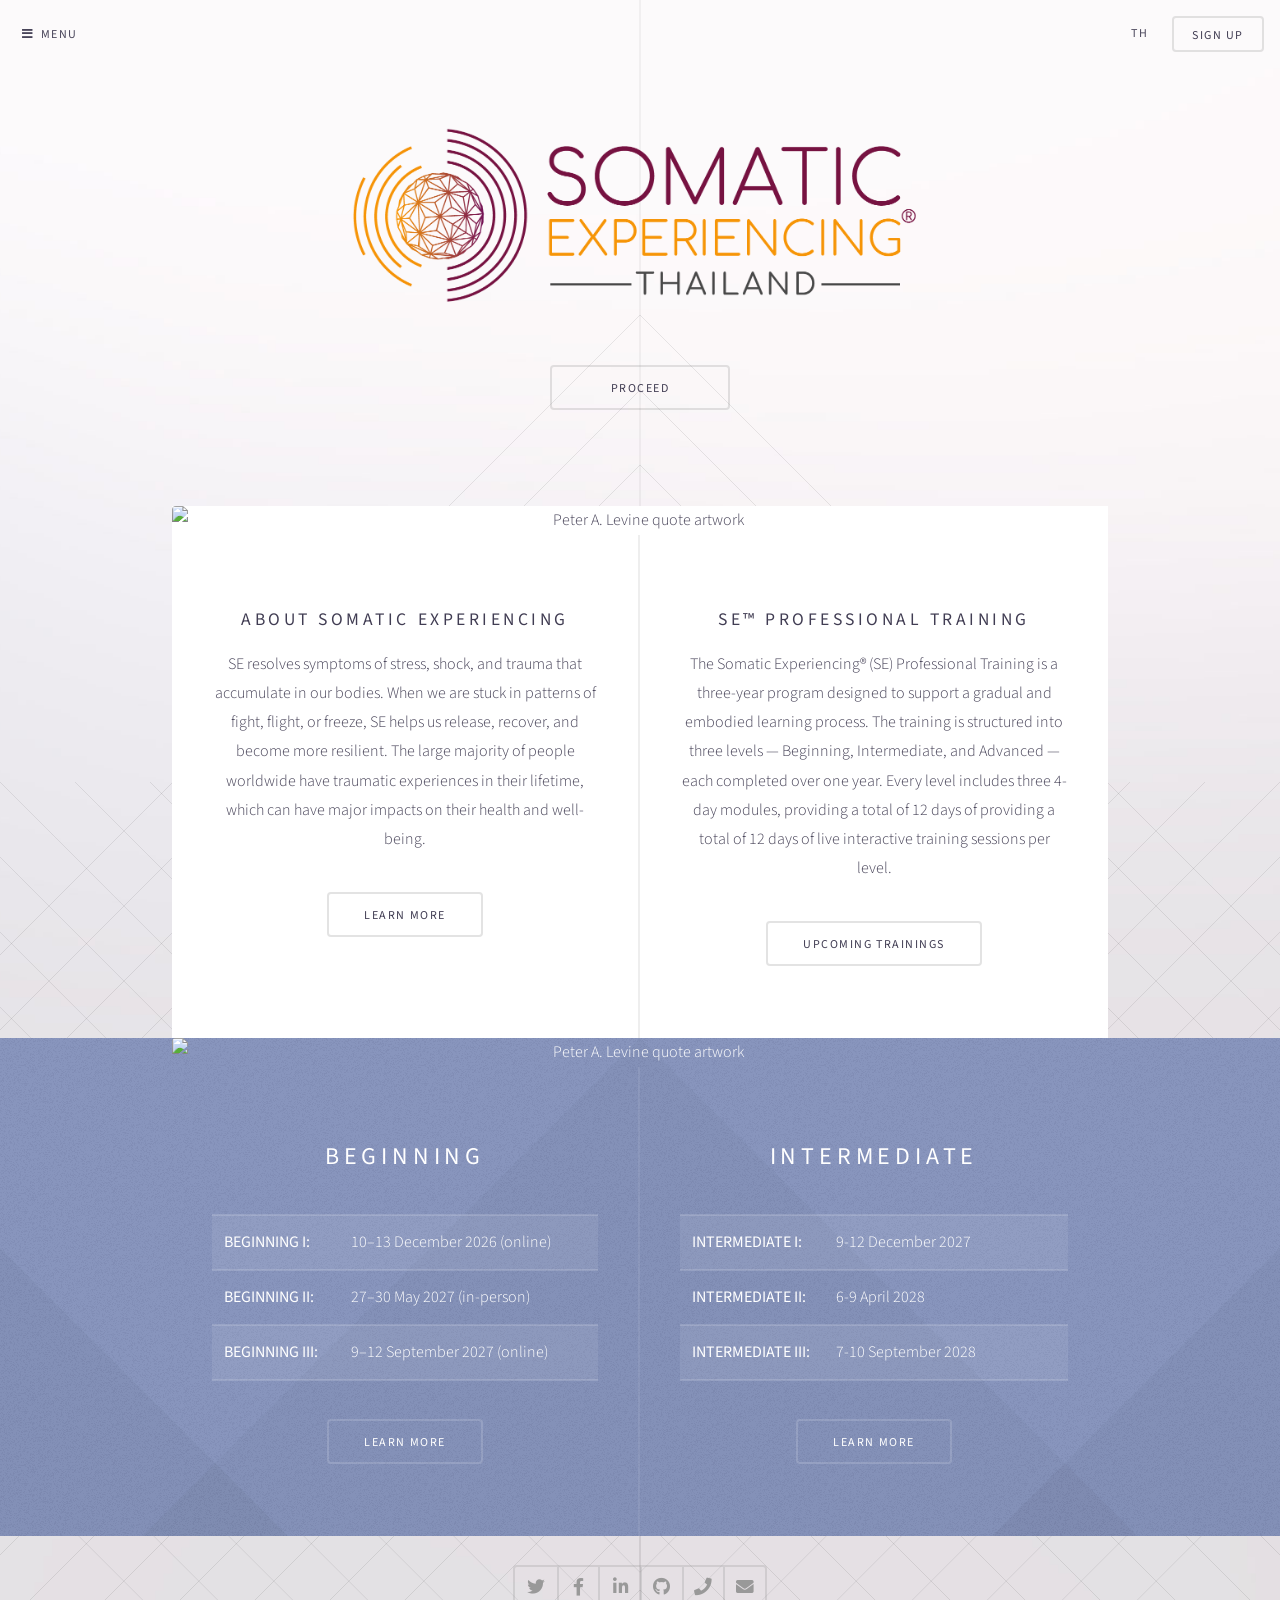
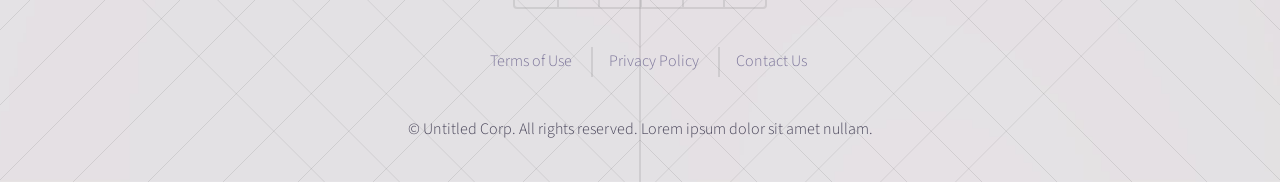
==== index.html @ c65428c6 "Add files via upload" ====
<!DOCTYPE HTML>
<!--
	Hologram by Pixelarity
	pixelarity.com | hello@pixelarity.com
	License: pixelarity.com/license
-->
<html lang="en">
	<head>
		<title>Somatic Experiencing Thailand</title>
		<meta charset="utf-8" />
		<meta name="viewport" content="width=device-width, initial-scale=1, user-scalable=no" />
		<link rel="stylesheet" href="assets/css/main.css" />
	</head>
	<body class="landing is-preload">

		<!-- Header -->
			<header id="header">
				<a href="#menu">Menu</a>
				<a href="index-th.html">TH</a>
				<a href="#" class="button">Sign Up</a>
			</header>

		<!-- Nav -->
			<nav id="menu">
				<ul class="links">
					<li><a href="#banner">Home</a></li>
					<li><a href="#one">About</a></li>
					<li><a href="#two">Training</a></li>
					<li><a href="#three">Contact</a></li>
				</ul>
				<ul class="actions stacked">
					<li><a href="#" class="button primary fit">Log In</a></li>
					<li><a href="#" class="button fit">Sign Up</a></li>
				</ul>
			</nav>

		<!-- Banner -->
			<section id="banner">
				<header class="major">
					  <span class="logo">
					  <img src="images/SEThailand_Logo_Trsp.png" alt="Somatic Experiencing Thailand">
					  </span>
				</header>
				<ul class="actions special">
					<li><a href="#one" class="button scrolly">Proceed</a></li>
				</ul>
			</section>

		<!-- One -->
<section id="one" class="wrapper style1 special">
  <div class="inner" style="padding-top: 0;">

<span class="image fit about-se-image" style="margin-bottom: 0;">
  <img src="images/About_BG2.png" alt="Peter A. Levine quote artwork" style="display:block;">
</span>


      <!--<h2>About Somatic Experiencing</h2>-->	
						<!--<h2>SOMATIC EXPERIENCING</h2>
						<p>A BODY-ORIENTED APPROACH TO TRAUMA HEALING</p>-->	
			
				<!--<span class="image fit section-one-image">
				  <img src="images/About_BG.jpg" alt="Peter A. Levine, PhD">
				</span>	-->		  
				  <section class="split">
					  <article>
						  <h4>ABOUT SOMATIC EXPERIENCING</h4>
						  <p><span data-contrast="auto">SE resolves symptoms of stress, shock, and trauma that accumulate in our bodies. When we are stuck in patterns of fight, flight, or freeze, SE helps us release, recover, and become more resilient. The large majority of people worldwide have traumatic experiences in their lifetime, which can have major impacts on their health and well-being.</span></p>
						  <ul class="actions special">
							  <li><a href="https://traumahealing.org/se-101/" target="_blank" class="button">Learn More</a></li>
						  </ul>
					  </article>
					  <article>
						  <h4>SE™ Professional Training</h4>
						  <p>The Somatic Experiencing® (SE) Professional Training is a three-year program designed to support a gradual and embodied learning process. The training is structured into three levels — Beginning, Intermediate, and Advanced — each completed over one year.
Every level includes three 4-day modules, providing a total of 12 days of providing a total of 12 days of live interactive training sessions per level.</p>
						  <ul class="actions special">
							  <li><a href="#two" class="button">Upcoming Trainings</a></li>
						  </ul>
					  </article>
				  </section>
				</div>
			</section>

		<!-- Two -->
			<section id="two" class="wrapper style4 special">
			 <div class="inner" style="padding-top: 0;">
	<span class="image fit about-se-image" style="margin-bottom: 0;">
  <img src="images/TrainingDates.png" alt="Peter A. Levine quote artwork" style="display:block;">
</span>			  
				  
					<!--<header class="major">
						<h2>TRAINING DATES</h2>
						<p>2026 - 2027 Bangkok Cohort</p>
					</header>-->
					<section class="split">
						<section>
						  <h3><strong>BEGINNING</strong></h3>
<p>
      <table width="100%" border="0" cellspacing="0" cellpadding="0">
        <tbody>
          <tr>
            <td width="33%" align="left"><span><strong>BEGINNING I:</strong></span></td>
            <td width="67%" align="left"><span>10–13 December</span> 2026 (online)</td>
          </tr>
          <tr>
            <td align="left"><strong>BEGINNING II:</strong></td>
            <td align="left"><span>27–30 May</span> 2027 (in-person)</td>
          </tr>
          <tr>
            <td align="left"><strong>BEGINNING III:</strong></td>
            <td align="left"><span>9–12 September</span> 2027 (online)</td>
          </tr>
        </tbody>
    </table>
</p>
	
      <p><a href="#" class="button">Learn More</a></p>

						</section>
						<section>
							 <h3><strong>INTERMEDIATE</strong></h3>
<p>
      <table width="100%" border="0" cellspacing="0" cellpadding="0">
        <tbody>
          <tr>
            <td width="37%" align="left"><span><strong>INTERMEDIATE I:</strong></span></td>
            <td width="63%" align="left"><span>9-12 December</span> 2027</td>
          </tr>
          <tr>
            <td align="left"><strong>INTERMEDIATE II:</strong></td>
            <td align="left"><span>6-9 April</span> 2028</td>
          </tr>
          <tr>
            <td align="left"><strong>INTERMEDIATE III:</strong></td>
            <td align="left"><span>7-10 September</span> 2028</td>
          </tr>
        </tbody>
    </table>
</p>			
				    <p><a href="#" class="button">Learn More</a></p>
						</section>
					</section>
				</div>
			</section>


		<!-- Footer -->
			<footer id="footer"><br>
<center>
				<ul class="alt-icons">
					
					<li><a href="#" class="icon brands fa-twitter"><span class="label">Twitter</span></a></li>
					<li><a href="#" class="icon brands fa-facebook-f"><span class="label">Facebook</span></a></li>
					<li><a href="#" class="icon brands fa-linkedin-in"><span class="label">LinkedIn</span></a></li>
					<li><a href="#" class="icon brands fa-github"><span class="label">GitHub</span></a></li>
					<li><a href="#" class="icon solid fa-phone"><span class="label">Phone</span></a></li>
					<li><a href="#" class="icon solid fa-envelope"><span class="label">Email</span></a></li>
					
				</ul>
				<ul class="menu">
					<li><a href="#">Terms of Use</a></li>
					<li><a href="#">Privacy Policy</a></li>
					<li><a href="#">Contact Us</a></li>
				</ul>
				<p class="copyright">
					&copy; Untitled Corp. All rights reserved. Lorem ipsum dolor sit amet nullam.
				</p>
	</center>
			</footer>

		<!-- Scripts -->
			<script src="assets/js/jquery.min.js"></script>
			<script src="assets/js/jquery.scrolly.min.js"></script>
			<script src="assets/js/jquery.scrollex.min.js"></script>
			<script src="assets/js/browser.min.js"></script>
			<script src="assets/js/breakpoints.min.js"></script>
			<script src="assets/js/util.js"></script>
			<script src="assets/js/main.js"></script>

	</body>
</html>
---- assets/css/main.css ----
@import url(fontawesome-all.min.css);
@import url("https://fonts.googleapis.com/css2?family=Noto+Sans+Thai:wght@300;400;500&display=swap");
@import url("https://fonts.googleapis.com/css?family=Source+Sans+Pro:400,300");

/*
	Hologram by Pixelarity
	pixelarity.com | hello@pixelarity.com
	License: pixelarity.com/license
*/

html, body, div, span, applet, object,
iframe, h1, h2, h3, h4, h5, h6, p, blockquote,
pre, a, abbr, acronym, address, big, cite,
code, del, dfn, em, img, ins, kbd, q, s, samp,
small, strike, strong, sub, sup, tt, var, b,
u, i, center, dl, dt, dd, ol, ul, li, fieldset,
form, label, legend, table, caption, tbody,
tfoot, thead, tr, th, td, article, aside,
canvas, details, embed, figure, figcaption,
footer, header, hgroup, menu, nav, output, ruby,
section, summary, time, mark, audio, video {
	margin: 0;
	padding: 0;
	border: 0;
	font-size: 100%;
	font: inherit;
	vertical-align: baseline;}

article, aside, details, figcaption, figure,
footer, header, hgroup, menu, nav, section {
	display: block;}

body {
	line-height: 1;
}

ol, ul {
	list-style: none;
}

blockquote, q {
	quotes: none;
}

	blockquote:before, blockquote:after, q:before, q:after {
		content: '';
		content: none;
	}

table {
	border-collapse: collapse;
	border-spacing: 0;
}

body {
	-webkit-text-size-adjust: none;
}

mark {
	background-color: transparent;
	color: inherit;
}

input::-moz-focus-inner {
	border: 0;
	padding: 0;
}

input, select, textarea {
	-moz-appearance: none;
	-webkit-appearance: none;
	-ms-appearance: none;
	appearance: none;
}

/* Basic */

	@-ms-viewport {
		width: device-width;
	}

	body {
		-ms-overflow-style: scrollbar;
	}

	@media screen and (max-width: 480px) {

		html, body {
			min-width: 320px;
		}

	}

	html {
		box-sizing: border-box;
	}

	*, *:before, *:after {
		box-sizing: inherit;
	}

	body {
		background-attachment: fixed, fixed;
		background-image: url("images/angular-lines-up.svg"), url("../../images/bg.jpg");
		background-position: center -315px, center top;
		background-repeat: no-repeat;
		background-size: auto, cover;
	}

		body.landing {
			background-attachment: scroll, scroll, fixed;
			background-image: url("images/angular-lines-up.svg"), url("images/angular-lines-down.svg"), url("../../images/bg.jpg");
			background-position: center top, center bottom, center top;
			background-size: auto, auto, cover;
		}

		body.is-preload *, body.is-preload *:before, body.is-preload *:after {
			-moz-animation: none !important;
			-webkit-animation: none !important;
			-ms-animation: none !important;
			animation: none !important;
			-moz-transition: none !important;
			-webkit-transition: none !important;
			-ms-transition: none !important;
			transition: none !important;
		}

		@media screen and (max-width: 1280px) {

			body {
				background-attachment: scroll !important;
			}

		}

/* Type */

	body {
		background-color: #fff;
		color: #484459;
	}

	body, input, select, textarea {
		font-family: "Source Sans Pro", Arial, Helvetica, sans-serif;
		font-size: 14.75pt;
		font-weight: 300;
		line-height: 1.82;
	}

		@media screen and (max-width: 1680px) {

			body, input, select, textarea {
				font-size: 14.75pt;
			}

		}

		@media screen and (max-width: 1280px) {

			body, input, select, textarea {
				font-size: 12pt;
			}

		}

		@media screen and (max-width: 980px) {

			body, input, select, textarea {
				font-size: 12pt;
			}

		}

		@media screen and (max-width: 736px) {

			body, input, select, textarea {
				font-size: 12pt;
			}

		}

		@media screen and (max-width: 480px) {

			body, input, select, textarea {
				font-size: 12pt;
			}

		}

	a {
		text-decoration: underline;
	}

		a:hover {
			text-decoration: none;
		}

	strong, b {
		font-weight: 400;
	}

	em, i {
		font-style: italic;
	}

	p {
		margin: 0 0 2.4em 0;
	}

	h1, h2, h3, h4, h5, h6 {
		font-weight: 400;
		letter-spacing: 0.2em;
		line-height: 1.5;
		margin: 0 0 0.96em 0;
		text-transform: uppercase;
	}

		h1 a, h2 a, h3 a, h4 a, h5 a, h6 a {
			color: inherit;
			text-decoration: none;
		}

	h2 {
		font-size: 1.8em;
	}

	h3 {
		font-size: 1.5em;
	}

	h4 {
		font-size: 1.1em;
	}

	h5 {
		font-size: 0.9em;
	}

	h6 {
		font-size: 0.7em;
	}

	sub {
		font-size: 0.8em;
		position: relative;
		top: 0.5em;
	}

	sup {
		font-size: 0.8em;
		position: relative;
		top: -0.5em;
	}

	blockquote {
		border-left: solid 8px;
		font-style: italic;
		margin: 0 0 2.4em 0;
		padding: 0.6em 0 0.6em 2.4em;
	}

	code {
		border-radius: 4px;
		border: solid 2px;
		font-family: "Courier New", monospace;
		font-size: 0.9em;
		margin: 0 0.25em;
		padding: 0.25em 0.65em;
	}

	pre {
		-webkit-overflow-scrolling: touch;
		font-family: "Courier New", monospace;
		font-size: 0.9em;
		margin: 0 0 2.4em 0;
	}

		pre code {
			display: block;
			line-height: 1.75;
			padding: 1em 1.5em;
			overflow-x: auto;
		}

	hr {
		border: 0;
		border-bottom: solid 2px;
		margin: 2.4em 0;
	}

		hr.major {
			margin: 3.6em 0;
		}

	.align-left {
		text-align: left;
	}

	.align-center {
		text-align: center;
	}

	.align-right {
		text-align: right;
	}

	input, select, textarea {
		color: #413D53;
	}

	a {
		color: #7c759a;
	}

	strong, b {
		color: #413D53;
	}

	h1, h2, h3, h4, h5, h6 {
		color: #413D53;
	}

	blockquote {
		border-left-color: rgba(144, 144, 144, 0.25);
	}

	code {
		background: rgba(144, 144, 144, 0.15);
		border-color: rgba(144, 144, 144, 0.25);
	}

	hr {
		border-bottom-color: rgba(144, 144, 144, 0.25);
	}

/* Row */

	.row {
		display: flex;
		flex-wrap: wrap;
		box-sizing: border-box;
		align-items: stretch;
	}

		.row > * {
			box-sizing: border-box;
		}

		.row.gtr-uniform > * > :last-child {
			margin-bottom: 0;
		}

		.row.aln-left {
			justify-content: flex-start;
		}

		.row.aln-center {
			justify-content: center;
		}

		.row.aln-right {
			justify-content: flex-end;
		}

		.row.aln-top {
			align-items: flex-start;
		}

		.row.aln-middle {
			align-items: center;
		}

		.row.aln-bottom {
			align-items: flex-end;
		}

		.row > .imp {
			order: -1;
		}

		.row > .col-1 {
			width: 8.33333%;
		}

		.row > .off-1 {
			margin-left: 8.33333%;
		}

		.row > .col-2 {
			width: 16.66667%;
		}

		.row > .off-2 {
			margin-left: 16.66667%;
		}

		.row > .col-3 {
			width: 25%;
		}

		.row > .off-3 {
			margin-left: 25%;
		}

		.row > .col-4 {
			width: 33.33333%;
		}

		.row > .off-4 {
			margin-left: 33.33333%;
		}

		.row > .col-5 {
			width: 41.66667%;
		}

		.row > .off-5 {
			margin-left: 41.66667%;
		}

		.row > .col-6 {
			width: 50%;
		}

		.row > .off-6 {
			margin-left: 50%;
		}

		.row > .col-7 {
			width: 58.33333%;
		}

		.row > .off-7 {
			margin-left: 58.33333%;
		}

		.row > .col-8 {
			width: 66.66667%;
		}

		.row > .off-8 {
			margin-left: 66.66667%;
		}

		.row > .col-9 {
			width: 75%;
		}

		.row > .off-9 {
			margin-left: 75%;
		}

		.row > .col-10 {
			width: 83.33333%;
		}

		.row > .off-10 {
			margin-left: 83.33333%;
		}

		.row > .col-11 {
			width: 91.66667%;
		}

		.row > .off-11 {
			margin-left: 91.66667%;
		}

		.row > .col-12 {
			width: 100%;
		}

		.row > .off-12 {
			margin-left: 100%;
		}

		.row.gtr-0 {
			margin-top: 0;
			margin-left: 0em;
		}

			.row.gtr-0 > * {
				padding: 0 0 0 0em;
			}

			.row.gtr-0.gtr-uniform {
				margin-top: 0em;
			}

				.row.gtr-0.gtr-uniform > * {
					padding-top: 0em;
				}

		.row.gtr-25 {
			margin-top: 0;
			margin-left: -0.5em;
		}

			.row.gtr-25 > * {
				padding: 0 0 0 0.5em;
			}

			.row.gtr-25.gtr-uniform {
				margin-top: -0.5em;
			}

				.row.gtr-25.gtr-uniform > * {
					padding-top: 0.5em;
				}

		.row.gtr-50 {
			margin-top: 0;
			margin-left: -1em;
		}

			.row.gtr-50 > * {
				padding: 0 0 0 1em;
			}

			.row.gtr-50.gtr-uniform {
				margin-top: -1em;
			}

				.row.gtr-50.gtr-uniform > * {
					padding-top: 1em;
				}

		.row {
			margin-top: 0;
			margin-left: -2em;
		}

			.row > * {
				padding: 0 0 0 2em;
			}

			.row.gtr-uniform {
				margin-top: -2em;
			}

				.row.gtr-uniform > * {
					padding-top: 2em;
				}

		.row.gtr-150 {
			margin-top: 0;
			margin-left: -3em;
		}

			.row.gtr-150 > * {
				padding: 0 0 0 3em;
			}

			.row.gtr-150.gtr-uniform {
				margin-top: -3em;
			}

				.row.gtr-150.gtr-uniform > * {
					padding-top: 3em;
				}

		.row.gtr-200 {
			margin-top: 0;
			margin-left: -4em;
		}

			.row.gtr-200 > * {
				padding: 0 0 0 4em;
			}

			.row.gtr-200.gtr-uniform {
				margin-top: -4em;
			}

				.row.gtr-200.gtr-uniform > * {
					padding-top: 4em;
				}

		@media screen and (max-width: 1680px) {

			.row {
				display: flex;
				flex-wrap: wrap;
				box-sizing: border-box;
				align-items: stretch;
			}

				.row > * {
					box-sizing: border-box;
				}

				.row.gtr-uniform > * > :last-child {
					margin-bottom: 0;
				}

				.row.aln-left {
					justify-content: flex-start;
				}

				.row.aln-center {
					justify-content: center;
				}

				.row.aln-right {
					justify-content: flex-end;
				}

				.row.aln-top {
					align-items: flex-start;
				}

				.row.aln-middle {
					align-items: center;
				}

				.row.aln-bottom {
					align-items: flex-end;
				}

				.row > .imp-xlarge {
					order: -1;
				}

				.row > .col-1-xlarge {
					width: 8.33333%;
				}

				.row > .off-1-xlarge {
					margin-left: 8.33333%;
				}

				.row > .col-2-xlarge {
					width: 16.66667%;
				}

				.row > .off-2-xlarge {
					margin-left: 16.66667%;
				}

				.row > .col-3-xlarge {
					width: 25%;
				}

				.row > .off-3-xlarge {
					margin-left: 25%;
				}

				.row > .col-4-xlarge {
					width: 33.33333%;
				}

				.row > .off-4-xlarge {
					margin-left: 33.33333%;
				}

				.row > .col-5-xlarge {
					width: 41.66667%;
				}

				.row > .off-5-xlarge {
					margin-left: 41.66667%;
				}

				.row > .col-6-xlarge {
					width: 50%;
				}

				.row > .off-6-xlarge {
					margin-left: 50%;
				}

				.row > .col-7-xlarge {
					width: 58.33333%;
				}

				.row > .off-7-xlarge {
					margin-left: 58.33333%;
				}

				.row > .col-8-xlarge {
					width: 66.66667%;
				}

				.row > .off-8-xlarge {
					margin-left: 66.66667%;
				}

				.row > .col-9-xlarge {
					width: 75%;
				}

				.row > .off-9-xlarge {
					margin-left: 75%;
				}

				.row > .col-10-xlarge {
					width: 83.33333%;
				}

				.row > .off-10-xlarge {
					margin-left: 83.33333%;
				}

				.row > .col-11-xlarge {
					width: 91.66667%;
				}

				.row > .off-11-xlarge {
					margin-left: 91.66667%;
				}

				.row > .col-12-xlarge {
					width: 100%;
				}

				.row > .off-12-xlarge {
					margin-left: 100%;
				}

				.row.gtr-0 {
					margin-top: 0;
					margin-left: 0em;
				}

					.row.gtr-0 > * {
						padding: 0 0 0 0em;
					}

					.row.gtr-0.gtr-uniform {
						margin-top: 0em;
					}

						.row.gtr-0.gtr-uniform > * {
							padding-top: 0em;
						}

				.row.gtr-25 {
					margin-top: 0;
					margin-left: -0.5em;
				}

					.row.gtr-25 > * {
						padding: 0 0 0 0.5em;
					}

					.row.gtr-25.gtr-uniform {
						margin-top: -0.5em;
					}

						.row.gtr-25.gtr-uniform > * {
							padding-top: 0.5em;
						}

				.row.gtr-50 {
					margin-top: 0;
					margin-left: -1em;
				}

					.row.gtr-50 > * {
						padding: 0 0 0 1em;
					}

					.row.gtr-50.gtr-uniform {
						margin-top: -1em;
					}

						.row.gtr-50.gtr-uniform > * {
							padding-top: 1em;
						}

				.row {
					margin-top: 0;
					margin-left: -2em;
				}

					.row > * {
						padding: 0 0 0 2em;
					}

					.row.gtr-uniform {
						margin-top: -2em;
					}

						.row.gtr-uniform > * {
							padding-top: 2em;
						}

				.row.gtr-150 {
					margin-top: 0;
					margin-left: -3em;
				}

					.row.gtr-150 > * {
						padding: 0 0 0 3em;
					}

					.row.gtr-150.gtr-uniform {
						margin-top: -3em;
					}

						.row.gtr-150.gtr-uniform > * {
							padding-top: 3em;
						}

				.row.gtr-200 {
					margin-top: 0;
					margin-left: -4em;
				}

					.row.gtr-200 > * {
						padding: 0 0 0 4em;
					}

					.row.gtr-200.gtr-uniform {
						margin-top: -4em;
					}

						.row.gtr-200.gtr-uniform > * {
							padding-top: 4em;
						}

		}

		@media screen and (max-width: 1280px) {

			.row {
				display: flex;
				flex-wrap: wrap;
				box-sizing: border-box;
				align-items: stretch;
			}

				.row > * {
					box-sizing: border-box;
				}

				.row.gtr-uniform > * > :last-child {
					margin-bottom: 0;
				}

				.row.aln-left {
					justify-content: flex-start;
				}

				.row.aln-center {
					justify-content: center;
				}

				.row.aln-right {
					justify-content: flex-end;
				}

				.row.aln-top {
					align-items: flex-start;
				}

				.row.aln-middle {
					align-items: center;
				}

				.row.aln-bottom {
					align-items: flex-end;
				}

				.row > .imp-large {
					order: -1;
				}

				.row > .col-1-large {
					width: 8.33333%;
				}

				.row > .off-1-large {
					margin-left: 8.33333%;
				}

				.row > .col-2-large {
					width: 16.66667%;
				}

				.row > .off-2-large {
					margin-left: 16.66667%;
				}

				.row > .col-3-large {
					width: 25%;
				}

				.row > .off-3-large {
					margin-left: 25%;
				}

				.row > .col-4-large {
					width: 33.33333%;
				}

				.row > .off-4-large {
					margin-left: 33.33333%;
				}

				.row > .col-5-large {
					width: 41.66667%;
				}

				.row > .off-5-large {
					margin-left: 41.66667%;
				}

				.row > .col-6-large {
					width: 50%;
				}

				.row > .off-6-large {
					margin-left: 50%;
				}

				.row > .col-7-large {
					width: 58.33333%;
				}

				.row > .off-7-large {
					margin-left: 58.33333%;
				}

				.row > .col-8-large {
					width: 66.66667%;
				}

				.row > .off-8-large {
					margin-left: 66.66667%;
				}

				.row > .col-9-large {
					width: 75%;
				}

				.row > .off-9-large {
					margin-left: 75%;
				}

				.row > .col-10-large {
					width: 83.33333%;
				}

				.row > .off-10-large {
					margin-left: 83.33333%;
				}

				.row > .col-11-large {
					width: 91.66667%;
				}

				.row > .off-11-large {
					margin-left: 91.66667%;
				}

				.row > .col-12-large {
					width: 100%;
				}

				.row > .off-12-large {
					margin-left: 100%;
				}

				.row.gtr-0 {
					margin-top: 0;
					margin-left: 0em;
				}

					.row.gtr-0 > * {
						padding: 0 0 0 0em;
					}

					.row.gtr-0.gtr-uniform {
						margin-top: 0em;
					}

						.row.gtr-0.gtr-uniform > * {
							padding-top: 0em;
						}

				.row.gtr-25 {
					margin-top: 0;
					margin-left: -0.375em;
				}

					.row.gtr-25 > * {
						padding: 0 0 0 0.375em;
					}

					.row.gtr-25.gtr-uniform {
						margin-top: -0.375em;
					}

						.row.gtr-25.gtr-uniform > * {
							padding-top: 0.375em;
						}

				.row.gtr-50 {
					margin-top: 0;
					margin-left: -0.75em;
				}

					.row.gtr-50 > * {
						padding: 0 0 0 0.75em;
					}

					.row.gtr-50.gtr-uniform {
						margin-top: -0.75em;
					}

						.row.gtr-50.gtr-uniform > * {
							padding-top: 0.75em;
						}

				.row {
					margin-top: 0;
					margin-left: -1.5em;
				}

					.row > * {
						padding: 0 0 0 1.5em;
					}

					.row.gtr-uniform {
						margin-top: -1.5em;
					}

						.row.gtr-uniform > * {
							padding-top: 1.5em;
						}

				.row.gtr-150 {
					margin-top: 0;
					margin-left: -2.25em;
				}

					.row.gtr-150 > * {
						padding: 0 0 0 2.25em;
					}

					.row.gtr-150.gtr-uniform {
						margin-top: -2.25em;
					}

						.row.gtr-150.gtr-uniform > * {
							padding-top: 2.25em;
						}

				.row.gtr-200 {
					margin-top: 0;
					margin-left: -3em;
				}

					.row.gtr-200 > * {
						padding: 0 0 0 3em;
					}

					.row.gtr-200.gtr-uniform {
						margin-top: -3em;
					}

						.row.gtr-200.gtr-uniform > * {
							padding-top: 3em;
						}

		}

		@media screen and (max-width: 980px) {

			.row {
				display: flex;
				flex-wrap: wrap;
				box-sizing: border-box;
				align-items: stretch;
			}

				.row > * {
					box-sizing: border-box;
				}

				.row.gtr-uniform > * > :last-child {
					margin-bottom: 0;
				}

				.row.aln-left {
					justify-content: flex-start;
				}

				.row.aln-center {
					justify-content: center;
				}

				.row.aln-right {
					justify-content: flex-end;
				}

				.row.aln-top {
					align-items: flex-start;
				}

				.row.aln-middle {
					align-items: center;
				}

				.row.aln-bottom {
					align-items: flex-end;
				}

				.row > .imp-medium {
					order: -1;
				}

				.row > .col-1-medium {
					width: 8.33333%;
				}

				.row > .off-1-medium {
					margin-left: 8.33333%;
				}

				.row > .col-2-medium {
					width: 16.66667%;
				}

				.row > .off-2-medium {
					margin-left: 16.66667%;
				}

				.row > .col-3-medium {
					width: 25%;
				}

				.row > .off-3-medium {
					margin-left: 25%;
				}

				.row > .col-4-medium {
					width: 33.33333%;
				}

				.row > .off-4-medium {
					margin-left: 33.33333%;
				}

				.row > .col-5-medium {
					width: 41.66667%;
				}

				.row > .off-5-medium {
					margin-left: 41.66667%;
				}

				.row > .col-6-medium {
					width: 50%;
				}

				.row > .off-6-medium {
					margin-left: 50%;
				}

				.row > .col-7-medium {
					width: 58.33333%;
				}

				.row > .off-7-medium {
					margin-left: 58.33333%;
				}

				.row > .col-8-medium {
					width: 66.66667%;
				}

				.row > .off-8-medium {
					margin-left: 66.66667%;
				}

				.row > .col-9-medium {
					width: 75%;
				}

				.row > .off-9-medium {
					margin-left: 75%;
				}

				.row > .col-10-medium {
					width: 83.33333%;
				}

				.row > .off-10-medium {
					margin-left: 83.33333%;
				}

				.row > .col-11-medium {
					width: 91.66667%;
				}

				.row > .off-11-medium {
					margin-left: 91.66667%;
				}

				.row > .col-12-medium {
					width: 100%;
				}

				.row > .off-12-medium {
					margin-left: 100%;
				}

				.row.gtr-0 {
					margin-top: 0;
					margin-left: 0em;
				}

					.row.gtr-0 > * {
						padding: 0 0 0 0em;
					}

					.row.gtr-0.gtr-uniform {
						margin-top: 0em;
					}

						.row.gtr-0.gtr-uniform > * {
							padding-top: 0em;
						}

				.row.gtr-25 {
					margin-top: 0;
					margin-left: -0.375em;
				}

					.row.gtr-25 > * {
						padding: 0 0 0 0.375em;
					}

					.row.gtr-25.gtr-uniform {
						margin-top: -0.375em;
					}

						.row.gtr-25.gtr-uniform > * {
							padding-top: 0.375em;
						}

				.row.gtr-50 {
					margin-top: 0;
					margin-left: -0.75em;
				}

					.row.gtr-50 > * {
						padding: 0 0 0 0.75em;
					}

					.row.gtr-50.gtr-uniform {
						margin-top: -0.75em;
					}

						.row.gtr-50.gtr-uniform > * {
							padding-top: 0.75em;
						}

				.row {
					margin-top: 0;
					margin-left: -1.5em;
				}

					.row > * {
						padding: 0 0 0 1.5em;
					}

					.row.gtr-uniform {
						margin-top: -1.5em;
					}

						.row.gtr-uniform > * {
							padding-top: 1.5em;
						}

				.row.gtr-150 {
					margin-top: 0;
					margin-left: -2.25em;
				}

					.row.gtr-150 > * {
						padding: 0 0 0 2.25em;
					}

					.row.gtr-150.gtr-uniform {
						margin-top: -2.25em;
					}

						.row.gtr-150.gtr-uniform > * {
							padding-top: 2.25em;
						}

				.row.gtr-200 {
					margin-top: 0;
					margin-left: -3em;
				}

					.row.gtr-200 > * {
						padding: 0 0 0 3em;
					}

					.row.gtr-200.gtr-uniform {
						margin-top: -3em;
					}

						.row.gtr-200.gtr-uniform > * {
							padding-top: 3em;
						}

		}

		@media screen and (max-width: 736px) {

			.row {
				display: flex;
				flex-wrap: wrap;
				box-sizing: border-box;
				align-items: stretch;
			}

				.row > * {
					box-sizing: border-box;
				}

				.row.gtr-uniform > * > :last-child {
					margin-bottom: 0;
				}

				.row.aln-left {
					justify-content: flex-start;
				}

				.row.aln-center {
					justify-content: center;
				}

				.row.aln-right {
					justify-content: flex-end;
				}

				.row.aln-top {
					align-items: flex-start;
				}

				.row.aln-middle {
					align-items: center;
				}

				.row.aln-bottom {
					align-items: flex-end;
				}

				.row > .imp-small {
					order: -1;
				}

				.row > .col-1-small {
					width: 8.33333%;
				}

				.row > .off-1-small {
					margin-left: 8.33333%;
				}

				.row > .col-2-small {
					width: 16.66667%;
				}

				.row > .off-2-small {
					margin-left: 16.66667%;
				}

				.row > .col-3-small {
					width: 25%;
				}

				.row > .off-3-small {
					margin-left: 25%;
				}

				.row > .col-4-small {
					width: 33.33333%;
				}

				.row > .off-4-small {
					margin-left: 33.33333%;
				}

				.row > .col-5-small {
					width: 41.66667%;
				}

				.row > .off-5-small {
					margin-left: 41.66667%;
				}

				.row > .col-6-small {
					width: 50%;
				}

				.row > .off-6-small {
					margin-left: 50%;
				}

				.row > .col-7-small {
					width: 58.33333%;
				}

				.row > .off-7-small {
					margin-left: 58.33333%;
				}

				.row > .col-8-small {
					width: 66.66667%;
				}

				.row > .off-8-small {
					margin-left: 66.66667%;
				}

				.row > .col-9-small {
					width: 75%;
				}

				.row > .off-9-small {
					margin-left: 75%;
				}

				.row > .col-10-small {
					width: 83.33333%;
				}

				.row > .off-10-small {
					margin-left: 83.33333%;
				}

				.row > .col-11-small {
					width: 91.66667%;
				}

				.row > .off-11-small {
					margin-left: 91.66667%;
				}

				.row > .col-12-small {
					width: 100%;
				}

				.row > .off-12-small {
					margin-left: 100%;
				}

				.row.gtr-0 {
					margin-top: 0;
					margin-left: 0em;
				}

					.row.gtr-0 > * {
						padding: 0 0 0 0em;
					}

					.row.gtr-0.gtr-uniform {
						margin-top: 0em;
					}

						.row.gtr-0.gtr-uniform > * {
							padding-top: 0em;
						}

				.row.gtr-25 {
					margin-top: 0;
					margin-left: -0.3125em;
				}

					.row.gtr-25 > * {
						padding: 0 0 0 0.3125em;
					}

					.row.gtr-25.gtr-uniform {
						margin-top: -0.3125em;
					}

						.row.gtr-25.gtr-uniform > * {
							padding-top: 0.3125em;
						}

				.row.gtr-50 {
					margin-top: 0;
					margin-left: -0.625em;
				}

					.row.gtr-50 > * {
						padding: 0 0 0 0.625em;
					}

					.row.gtr-50.gtr-uniform {
						margin-top: -0.625em;
					}

						.row.gtr-50.gtr-uniform > * {
							padding-top: 0.625em;
						}

				.row {
					margin-top: 0;
					margin-left: -1.25em;
				}

					.row > * {
						padding: 0 0 0 1.25em;
					}

					.row.gtr-uniform {
						margin-top: -1.25em;
					}

						.row.gtr-uniform > * {
							padding-top: 1.25em;
						}

				.row.gtr-150 {
					margin-top: 0;
					margin-left: -1.875em;
				}

					.row.gtr-150 > * {
						padding: 0 0 0 1.875em;
					}

					.row.gtr-150.gtr-uniform {
						margin-top: -1.875em;
					}

						.row.gtr-150.gtr-uniform > * {
							padding-top: 1.875em;
						}

				.row.gtr-200 {
					margin-top: 0;
					margin-left: -2.5em;
				}

					.row.gtr-200 > * {
						padding: 0 0 0 2.5em;
					}

					.row.gtr-200.gtr-uniform {
						margin-top: -2.5em;
					}

						.row.gtr-200.gtr-uniform > * {
							padding-top: 2.5em;
						}

		}

		@media screen and (max-width: 480px) {

			.row {
				display: flex;
				flex-wrap: wrap;
				box-sizing: border-box;
				align-items: stretch;
			}

				.row > * {
					box-sizing: border-box;
				}

				.row.gtr-uniform > * > :last-child {
					margin-bottom: 0;
				}

				.row.aln-left {
					justify-content: flex-start;
				}

				.row.aln-center {
					justify-content: center;
				}

				.row.aln-right {
					justify-content: flex-end;
				}

				.row.aln-top {
					align-items: flex-start;
				}

				.row.aln-middle {
					align-items: center;
				}

				.row.aln-bottom {
					align-items: flex-end;
				}

				.row > .imp-xsmall {
					order: -1;
				}

				.row > .col-1-xsmall {
					width: 8.33333%;
				}

				.row > .off-1-xsmall {
					margin-left: 8.33333%;
				}

				.row > .col-2-xsmall {
					width: 16.66667%;
				}

				.row > .off-2-xsmall {
					margin-left: 16.66667%;
				}

				.row > .col-3-xsmall {
					width: 25%;
				}

				.row > .off-3-xsmall {
					margin-left: 25%;
				}

				.row > .col-4-xsmall {
					width: 33.33333%;
				}

				.row > .off-4-xsmall {
					margin-left: 33.33333%;
				}

				.row > .col-5-xsmall {
					width: 41.66667%;
				}

				.row > .off-5-xsmall {
					margin-left: 41.66667%;
				}

				.row > .col-6-xsmall {
					width: 50%;
				}

				.row > .off-6-xsmall {
					margin-left: 50%;
				}

				.row > .col-7-xsmall {
					width: 58.33333%;
				}

				.row > .off-7-xsmall {
					margin-left: 58.33333%;
				}

				.row > .col-8-xsmall {
					width: 66.66667%;
				}

				.row > .off-8-xsmall {
					margin-left: 66.66667%;
				}

				.row > .col-9-xsmall {
					width: 75%;
				}

				.row > .off-9-xsmall {
					margin-left: 75%;
				}

				.row > .col-10-xsmall {
					width: 83.33333%;
				}

				.row > .off-10-xsmall {
					margin-left: 83.33333%;
				}

				.row > .col-11-xsmall {
					width: 91.66667%;
				}

				.row > .off-11-xsmall {
					margin-left: 91.66667%;
				}

				.row > .col-12-xsmall {
					width: 100%;
				}

				.row > .off-12-xsmall {
					margin-left: 100%;
				}

				.row.gtr-0 {
					margin-top: 0;
					margin-left: 0em;
				}

					.row.gtr-0 > * {
						padding: 0 0 0 0em;
					}

					.row.gtr-0.gtr-uniform {
						margin-top: 0em;
					}

						.row.gtr-0.gtr-uniform > * {
							padding-top: 0em;
						}

				.row.gtr-25 {
					margin-top: 0;
					margin-left: -0.3125em;
				}

					.row.gtr-25 > * {
						padding: 0 0 0 0.3125em;
					}

					.row.gtr-25.gtr-uniform {
						margin-top: -0.3125em;
					}

						.row.gtr-25.gtr-uniform > * {
							padding-top: 0.3125em;
						}

				.row.gtr-50 {
					margin-top: 0;
					margin-left: -0.625em;
				}

					.row.gtr-50 > * {
						padding: 0 0 0 0.625em;
					}

					.row.gtr-50.gtr-uniform {
						margin-top: -0.625em;
					}

						.row.gtr-50.gtr-uniform > * {
							padding-top: 0.625em;
						}

				.row {
					margin-top: 0;
					margin-left: -1.25em;
				}

					.row > * {
						padding: 0 0 0 1.25em;
					}

					.row.gtr-uniform {
						margin-top: -1.25em;
					}

						.row.gtr-uniform > * {
							padding-top: 1.25em;
						}

				.row.gtr-150 {
					margin-top: 0;
					margin-left: -1.875em;
				}

					.row.gtr-150 > * {
						padding: 0 0 0 1.875em;
					}

					.row.gtr-150.gtr-uniform {
						margin-top: -1.875em;
					}

						.row.gtr-150.gtr-uniform > * {
							padding-top: 1.875em;
						}

				.row.gtr-200 {
					margin-top: 0;
					margin-left: -2.5em;
				}

					.row.gtr-200 > * {
						padding: 0 0 0 2.5em;
					}

					.row.gtr-200.gtr-uniform {
						margin-top: -2.5em;
					}

						.row.gtr-200.gtr-uniform > * {
							padding-top: 2.5em;
						}

		}

/* Box */

	.box {
		border-radius: 4px;
		border: solid 2px;
		margin-bottom: 2.4em;
		padding: 1.5em;
	}

		.box > :last-child,
		.box > :last-child > :last-child,
		.box > :last-child > :last-child > :last-child {
			margin-bottom: 0;
		}

		.box.alt {
			border: 0;
			border-radius: 0;
			padding: 0;
		}

	.box {
		border-color: rgba(144, 144, 144, 0.25);
	}

/* Button */

	input[type="submit"],
	input[type="reset"],
	input[type="button"],
	button,
	.button {
		-moz-appearance: none;
		-webkit-appearance: none;
		-ms-appearance: none;
		appearance: none;
		-moz-transition: background-color 0.2s ease-in-out, color 0.2s ease-in-out;
		-webkit-transition: background-color 0.2s ease-in-out, color 0.2s ease-in-out;
		-ms-transition: background-color 0.2s ease-in-out, color 0.2s ease-in-out;
		transition: background-color 0.2s ease-in-out, color 0.2s ease-in-out;
		border-radius: 4px;
		border: solid 2px;
		cursor: pointer;
		display: inline-block;
		font-size: 0.75em;
		font-weight: 400;
		height: 3.7em;
		letter-spacing: 0.13em;
		line-height: 3.6em;
		padding: 0 2.9em;
		text-align: center;
		text-decoration: none;
		text-transform: uppercase;
		white-space: nowrap;
	}

		input[type="submit"].icon,
		input[type="reset"].icon,
		input[type="button"].icon,
		button.icon,
		.button.icon {
			border-bottom: solid 2px;
		}

			input[type="submit"].icon:before,
			input[type="reset"].icon:before,
			input[type="button"].icon:before,
			button.icon:before,
			.button.icon:before {
				margin-right: 0.5em;
			}

		input[type="submit"].fit,
		input[type="reset"].fit,
		input[type="button"].fit,
		button.fit,
		.button.fit {
			width: 100%;
		}

		input[type="submit"].small,
		input[type="reset"].small,
		input[type="button"].small,
		button.small,
		.button.small {
			font-size: 0.6em;
		}

		input[type="submit"].large,
		input[type="reset"].large,
		input[type="button"].large,
		button.large,
		.button.large {
			font-size: 1.35em;
			height: 3em;
			line-height: 2.9em;
		}

		input[type="submit"].disabled, input[type="submit"]:disabled,
		input[type="reset"].disabled,
		input[type="reset"]:disabled,
		input[type="button"].disabled,
		input[type="button"]:disabled,
		button.disabled,
		button:disabled,
		.button.disabled,
		.button:disabled {
			pointer-events: none;
			opacity: 0.25;
		}

		@media screen and (max-width: 480px) {

			input[type="submit"],
			input[type="reset"],
			input[type="button"],
			button,
			.button {
				padding: 0;
			}

		}

	input[type="submit"],
	input[type="reset"],
	input[type="button"],
	button,
	.button {
		background-color: transparent;
		border-color: rgba(144, 144, 144, 0.25);
		color: #413D53 !important;
	}

		input[type="submit"]:hover,
		input[type="reset"]:hover,
		input[type="button"]:hover,
		button:hover,
		.button:hover {
			background-color: rgba(144, 144, 144, 0.15);
		}

		input[type="submit"]:active,
		input[type="reset"]:active,
		input[type="button"]:active,
		button:active,
		.button:active {
			background-color: rgba(144, 144, 144, 0.2);
		}

		input[type="submit"].icon,
		input[type="reset"].icon,
		input[type="button"].icon,
		button.icon,
		.button.icon {
			border-bottom-color: rgba(144, 144, 144, 0.25);
		}

			input[type="submit"].icon:before,
			input[type="reset"].icon:before,
			input[type="button"].icon:before,
			button.icon:before,
			.button.icon:before {
				color: #999;
			}

		input[type="submit"].primary,
		input[type="reset"].primary,
		input[type="button"].primary,
		button.primary,
		.button.primary {
			background-color: #484459;
			border-color: transparent;
			color: #fff !important;
		}

			input[type="submit"].primary:hover,
			input[type="reset"].primary:hover,
			input[type="button"].primary:hover,
			button.primary:hover,
			.button.primary:hover {
				background-color: #5a556f;
			}

			input[type="submit"].primary:active,
			input[type="reset"].primary:active,
			input[type="button"].primary:active,
			button.primary:active,
			.button.primary:active {
				background-color: #363343;
			}

/* Form */

	form {
		margin: 0 0 2.4em 0;
	}

	label {
		display: block;
		font-size: 0.8em;
		font-weight: 400;
		font-weight: 400;
		letter-spacing: 0.2em;
		margin: 0 0 1em 0;
		text-transform: uppercase;
	}

	input[type="text"],
	input[type="password"],
	input[type="email"],
	select,
	textarea {
		-moz-appearance: none;
		-webkit-appearance: none;
		-ms-appearance: none;
		appearance: none;
		border-radius: 4px;
		border: none;
		border: solid 2px;
		color: inherit;
		display: block;
		margin-bottom: 1.68em;
		outline: 0;
		padding: 0 1em;
		text-decoration: none;
		transition: border-color 0.2s;
		width: 100%;
	}

		input[type="text"]:invalid,
		input[type="password"]:invalid,
		input[type="email"]:invalid,
		select:invalid,
		textarea:invalid {
			box-shadow: none;
		}

	select {
		background-size: 1.25rem;
		background-repeat: no-repeat;
		background-position: calc(100% - 1rem) center;
		height: 2.75em;
		padding-right: 2.75em;
		text-overflow: ellipsis;
	}

		select:focus::-ms-value {
			background-color: transparent;
		}

		select::-ms-expand {
			display: none;
		}

	input[type="text"],
	input[type="password"],
	input[type="email"],
	select {
		height: 2.75em;
	}

	textarea {
		padding: 0.75em 1em;
	}

	input[type="checkbox"],
	input[type="radio"] {
		-moz-appearance: none;
		-webkit-appearance: none;
		-ms-appearance: none;
		appearance: none;
		display: block;
		float: left;
		margin-right: -2em;
		opacity: 0;
		width: 1em;
		z-index: -1;
	}

		input[type="checkbox"] + label,
		input[type="radio"] + label {
			text-decoration: none;
			cursor: pointer;
			display: inline-block;
			font-weight: 300;
			margin-bottom: 2.16em;
			padding-left: 2.4em;
			padding-right: 0.75em;
			position: relative;
		}

			input[type="checkbox"] + label:before,
			input[type="radio"] + label:before {
				-moz-osx-font-smoothing: grayscale;
				-webkit-font-smoothing: antialiased;
				display: inline-block;
				font-style: normal;
				font-variant: normal;
				text-rendering: auto;
				line-height: 1;
				text-transform: none !important;
				font-family: 'Font Awesome 5 Free';
				font-weight: 900;
			}

			input[type="checkbox"] + label:before,
			input[type="radio"] + label:before {
				border-radius: 4px;
				border: solid 2px;
				content: '';
				display: inline-block;
				font-size: 0.8em;
				height: 2.0625em;
				left: 0;
				line-height: 2.0625em;
				padding-left: 3px;
				position: absolute;
				text-align: center;
				top: 2px;
				width: 2.0625em;
			}

		input[type="checkbox"]:checked + label:before,
		input[type="radio"]:checked + label:before {
			content: '\f00c';
		}

	input[type="checkbox"] + label:before {
		border-radius: 4px;
	}

	input[type="radio"] + label:before {
		border-radius: 100%;
	}

	::-webkit-input-placeholder {
		opacity: 1.0;
	}

	:-moz-placeholder {
		opacity: 1.0;
	}

	::-moz-placeholder {
		opacity: 1.0;
	}

	:-ms-input-placeholder {
		opacity: 1.0;
	}

	label {
		color: #413D53;
	}

	input[type="text"],
	input[type="password"],
	input[type="email"],
	select,
	textarea {
		background-color: rgba(144, 144, 144, 0.15);
		border-color: rgba(144, 144, 144, 0.25);
	}

		input[type="text"]:focus,
		input[type="password"]:focus,
		input[type="email"]:focus,
		select:focus,
		textarea:focus {
			border-color: #413D53;
		}

	select {
		background-image: url("data:image/svg+xml;charset=utf8,%3Csvg xmlns='http://www.w3.org/2000/svg' width='40' height='40' preserveAspectRatio='none' viewBox='0 0 40 40'%3E%3Cpath d='M9.4,12.3l10.4,10.4l10.4-10.4c0.2-0.2,0.5-0.4,0.9-0.4c0.3,0,0.6,0.1,0.9,0.4l3.3,3.3c0.2,0.2,0.4,0.5,0.4,0.9 c0,0.4-0.1,0.6-0.4,0.9L20.7,31.9c-0.2,0.2-0.5,0.4-0.9,0.4c-0.3,0-0.6-0.1-0.9-0.4L4.3,17.3c-0.2-0.2-0.4-0.5-0.4-0.9 c0-0.4,0.1-0.6,0.4-0.9l3.3-3.3c0.2-0.2,0.5-0.4,0.9-0.4S9.1,12.1,9.4,12.3z' fill='rgba(144, 144, 144, 0.25)' /%3E%3C/svg%3E");
	}

		select option {
			color: #413D53;
			background: #fff;
		}

	input[type="checkbox"] + label,
	input[type="radio"] + label {
		color: #484459;
	}

		input[type="checkbox"] + label:before,
		input[type="radio"] + label:before {
			background: rgba(144, 144, 144, 0.15);
			border-color: rgba(144, 144, 144, 0.25);
		}

	input[type="checkbox"]:checked + label:before,
	input[type="radio"]:checked + label:before {
		background-color: #484459;
		border-color: #484459;
		color: #fff;
	}

	input[type="checkbox"]:focus + label:before,
	input[type="radio"]:focus + label:before {
		border-color: #413D53;
	}

	::-webkit-input-placeholder {
		color: #999 !important;
	}

	:-moz-placeholder {
		color: #999 !important;
	}

	::-moz-placeholder {
		color: #999 !important;
	}

	:-ms-input-placeholder {
		color: #999 !important;
	}

	.formerize-placeholder {
		color: #999 !important;
	}

/* Icon */

	.icon {
		text-decoration: none;
		border-bottom: none;
		position: relative;
	}

		.icon:before {
			-moz-osx-font-smoothing: grayscale;
			-webkit-font-smoothing: antialiased;
			display: inline-block;
			font-style: normal;
			font-variant: normal;
			text-rendering: auto;
			line-height: 1;
			text-transform: none !important;
			font-family: 'Font Awesome 5 Free';
			font-weight: 400;
		}

		.icon > .label {
			display: none;
		}

		.icon.solid:before {
			font-weight: 900;
		}

		.icon.brands:before {
			font-family: 'Font Awesome 5 Brands';
		}

		.icon.style1 {
			color: #999;
		}

		.icon.style2 {
			color: #a8cebd;
		}

		.icon.style3 {
			color: #c2bedd;
		}

		.icon.style4 {
			color: #81c1cd;
		}

/* Image */

	.image {
		border-radius: 4px;
		border: 0;
		display: inline-block;
		position: relative;
	}

		.image img {
			border-radius: 4px;
			display: block;
		}

		.image.left, .image.right {
			max-width: 40%;
		}

			.image.left img, .image.right img {
				width: 100%;
			}

		.image.left {
			float: left;
			margin: 0 1.5em 1em 0;
			top: 0.25em;
		}

		.image.right {
			float: right;
			margin: 0 0 1em 1.5em;
			top: 0.25em;
		}

		.image.fit {
			display: block;
			margin: 0 0 2.4em 0;
			width: 100%;
		}

			.image.fit img {
				width: 100%;
			}

		.image.main {
			display: block;
			margin: 0 0 3.6em 0;
			width: 100%;
		}

			.image.main img {
				width: 100%;
			}

/* List */

	ol {
		list-style: decimal;
		margin: 0 0 2.4em 0;
		padding-left: 1.25em;
	}

		ol li {
			padding-left: 0.25em;
		}

	ul {
		list-style: disc;
		margin: 0 0 2.4em 0;
		padding-left: 1em;
	}

		ul li {
			padding-left: 0.5em;
		}

		ul.alt {
			list-style: none;
			padding-left: 0;
		}

			ul.alt li {
				border-top: solid 2px;
				padding: 0.5em 0;
			}

				ul.alt li:first-child {
					border-top: 0;
					padding-top: 0;
				}

	dl {
		margin: 0 0 2.4em 0;
	}

		dl dt {
			display: block;
			font-weight: 400;
			margin: 0 0 1.2em 0;
		}

		dl dd {
			margin-left: 2.4em;
		}

	ul.alt li {
		border-top-color: rgba(144, 144, 144, 0.25);
	}

/* Actions */

	ul.actions {
		display: -moz-flex;
		display: -webkit-flex;
		display: -ms-flex;
		display: flex;
		cursor: default;
		list-style: none;
		margin-left: -1.2em;
		padding-left: 0;
	}

		ul.actions li {
			padding: 0 0 0 1.2em;
			vertical-align: middle;
		}

		ul.actions.special {
			-moz-justify-content: center;
			-webkit-justify-content: center;
			-ms-justify-content: center;
			justify-content: center;
			width: 100%;
			margin-left: 0;
		}

			ul.actions.special li:first-child {
				padding-left: 0;
			}

		ul.actions.stacked {
			-moz-flex-direction: column;
			-webkit-flex-direction: column;
			-ms-flex-direction: column;
			flex-direction: column;
			margin-left: 0;
		}

			ul.actions.stacked li {
				padding: 1.56em 0 0 0;
			}

				ul.actions.stacked li:first-child {
					padding-top: 0;
				}

		ul.actions.fit {
			width: calc(100% + 1.2em);
		}

			ul.actions.fit li {
				-moz-flex-grow: 1;
				-webkit-flex-grow: 1;
				-ms-flex-grow: 1;
				flex-grow: 1;
				-moz-flex-shrink: 1;
				-webkit-flex-shrink: 1;
				-ms-flex-shrink: 1;
				flex-shrink: 1;
				width: 100%;
			}

				ul.actions.fit li > * {
					width: 100%;
				}

			ul.actions.fit.stacked {
				width: 100%;
			}

		@media screen and (max-width: 480px) {

			ul.actions:not(.fixed) {
				-moz-flex-direction: column;
				-webkit-flex-direction: column;
				-ms-flex-direction: column;
				flex-direction: column;
				margin-left: 0;
				width: 100% !important;
			}

				ul.actions:not(.fixed) li {
					-moz-flex-grow: 1;
					-webkit-flex-grow: 1;
					-ms-flex-grow: 1;
					flex-grow: 1;
					-moz-flex-shrink: 1;
					-webkit-flex-shrink: 1;
					-ms-flex-shrink: 1;
					flex-shrink: 1;
					padding: 1.2em 0 0 0;
					text-align: center;
					width: 100%;
				}

					ul.actions:not(.fixed) li > * {
						width: 100%;
					}

					ul.actions:not(.fixed) li:first-child {
						padding-top: 0;
					}

					ul.actions:not(.fixed) li input[type="submit"],
					ul.actions:not(.fixed) li input[type="reset"],
					ul.actions:not(.fixed) li input[type="button"],
					ul.actions:not(.fixed) li button,
					ul.actions:not(.fixed) li .button {
						width: 100%;
					}

						ul.actions:not(.fixed) li input[type="submit"].icon:before,
						ul.actions:not(.fixed) li input[type="reset"].icon:before,
						ul.actions:not(.fixed) li input[type="button"].icon:before,
						ul.actions:not(.fixed) li button.icon:before,
						ul.actions:not(.fixed) li .button.icon:before {
							margin-left: -0.5em;
						}

		}

/* Icons */

	ul.icons {
		cursor: default;
		list-style: none;
		padding-left: 0;
	}

		ul.icons li {
			display: inline-block;
			padding: 0 1em 0 0;
		}

			ul.icons li:last-child {
				padding-right: 0;
			}

			ul.icons li .icon:before {
				font-size: 1em;
			}

/* Menu */

	ul.menu li {
		border-left: solid 2px;
		display: inline-block;
		list-style: none;
		margin-left: 1em;
		padding-left: 1em;
	}

		ul.menu li a {
			text-decoration: none;
		}

		ul.menu li:first-child {
			border-left: 0;
			margin-left: 0;
			padding-left: 0;
		}

	ul.menu li {
		border-left-color: rgba(144, 144, 144, 0.25);
	}

/* Alt Icons */

	ul.alt-icons {
		display: -moz-inline-flex;
		display: -webkit-inline-flex;
		display: -ms-inline-flex;
		display: inline-flex;
		border-radius: 4px;
		border: solid 2px;
		list-style-type: none;
		padding-left: 0;
	}

		ul.alt-icons > li {
			border-left: solid 2px;
			height: 2.5em;
			line-height: 2.5em;
			padding: 0;
			width: 2.6em;
		}

			ul.alt-icons > li:first-child {
				border-left: 0;
			}

		ul.alt-icons .icon {
			display: block;
			height: 100%;
			width: 100%;
			transition: color 0.2s, background-color 0.2s;
		}

			ul.alt-icons .icon:before {
				font-size: 1.1em;
				line-height: inherit;
			}

	ul.alt-icons {
		border-color: rgba(144, 144, 144, 0.25);
	}

		ul.alt-icons li {
			border-left-color: rgba(144, 144, 144, 0.25);
		}

		ul.alt-icons .icon {
			color: #999;
		}

			ul.alt-icons .icon:hover {
				background-color: rgba(144, 144, 144, 0.15);
				color: #484459;
			}

			ul.alt-icons .icon:active {
				background-color: rgba(144, 144, 144, 0.2);
				color: #484459;
			}

/* Section/Article */

	section.special, article.special, header.special {
		text-align: center;
	}

	@media screen and (max-width: 736px) {

		section.special-alt, article.special-alt, header.special-alt {
			text-align: center;
		}

			section.special-alt ul.actions, article.special-alt ul.actions, header.special-alt ul.actions {
				-moz-justify-content: center;
				-webkit-justify-content: center;
				-ms-justify-content: center;
				justify-content: center;
				width: 100%;
				margin-left: 0;
			}

				section.special-alt ul.actions li:first-child, article.special-alt ul.actions li:first-child, header.special-alt ul.actions li:first-child {
					padding-left: 0;
				}

	}

	header p {
		position: relative;
		margin: 0 0 1.8em 0;
	}

	header h2 + p {
		font-size: 1.25em;
		margin-top: -1.2em;
	}

	header h3 + p {
		font-size: 1.1em;
		margin-top: -0.96em;
	}

	header h4 + p,
	header h5 + p,
	header h6 + p {
		font-size: 0.9em;
		margin-top: -0.72em;
	}

	header.major {
		padding: 5.5em 0 3.1em 0 ;
	}

		header.major h1, header.major h2 {
			color: inherit;
			font-size: 2.1em;
			margin-bottom: 0.8em;
			position: relative;
			padding-bottom: 0.65em;
		}

			header.major h1:before, header.major h1:after, header.major h2:before, header.major h2:after {
				background-color: currentColor;
				content: '';
				opacity: 0.2;
				position: absolute;
			}

			header.major h1:before, header.major h2:before {
				bottom: -4px;
				height: 10px;
				left: 30px;
				width: 2px;
			}

			header.major h1:after, header.major h2:after {
				bottom: 0;
				height: 2px;
				left: 0;
				width: 60px;
			}

			header.major h1 + p, header.major h2 + p {
				font-size: 0.9em;
				font-weight: 400;
				letter-spacing: 0.2em;
				margin-top: 0;
				text-transform: uppercase;
			}

		.special header.major h1:before, .special header.major h2:before, header.major.special h1:before, header.major.special h2:before {
			left: calc(50% - 1px);
		}

		.special header.major h1:after, .special header.major h2:after, header.major.special h1:after, header.major.special h2:after {
			left: calc(50% - 30px);
		}

		header.major.alt {
			padding: 7em 0 4.6em 0 ;
		}

	header.style1 {
		background-color: #fff;
		color: #484459;
	}

	header.style2 {
		background-color: #5eadbb;
		color: #fff;
	}

	header.style3 {
		background-color: #7c759a;
		color: #fff;
	}

	header.style4 {
		background-color: #8693bc;
		color: #fff;
	}

	header.style1, header.style2, header.style3, header.style4 {
		background-image: url("images/overlay.png"), url("images/checker-pattern.svg");
		background-position: center top;
		background-repeat: repeat;
	}

	@media screen and (max-width: 980px) {

		header.major {
			padding: 4em 2em 1.6em 2em ;
		}

			header.major h1, header.major h2 {
				font-size: 1.9em;
			}

			header.major.alt {
				padding: 6em 2em 3.6em 2em ;
			}

	}

	@media screen and (max-width: 736px) {

		header.major {
			padding: 3em 2em 0.6em 2em ;
		}

			header.major h1, header.major h2 {
				font-size: 1.8em;
			}

				header.major h1 + p, header.major h2 + p {
					margin-bottom: 2.64em;
				}

			header.major.alt {
				padding: 3em 2em 0.6em 2em ;
			}

			.special-alt header.major h1:before, .special-alt header.major h2:before, header.major.special-alt h1:before, header.major.special-alt h2:before {
				left: calc(50% - 1px);
			}

			.special-alt header.major h1:after, .special-alt header.major h2:after, header.major.special-alt h1:after, header.major.special-alt h2:after {
				left: calc(50% - 30px);
			}

	}

	@media screen and (max-width: 480px) {

		header.major {
			padding: 2.5em 1.5em 0.1em 1.5em ;
		}

			header.major.alt {
				padding: 2.5em 1.5em 0.1em 1.5em ;
			}

	}

	footer.major {
		margin: 3em 0 3.24em;
	}

	@media screen and (max-width: 736px) {

		footer.major {
			margin: 0;
		}

	}

	@media screen and (max-width: 480px) {

		footer.major {
			padding: 0 1.5em 0.1em 1.5em ;
		}

	}

/* Table */

	.table-wrapper {
		-webkit-overflow-scrolling: touch;
		overflow-x: auto;
	}

	table {
		margin: 0 0 2.4em 0;
		width: 100%;
	}

		table tbody tr {
			border: solid 2px;
			border-left: 0;
			border-right: 0;
		}

		table td {
			padding: 0.75em 0.75em;
		}

		table th {
			font-size: 0.9em;
			font-weight: 400;
			padding: 0 0.75em 0.75em 0.75em;
			text-align: left;
		}

		table thead {
			border-bottom: solid 2px;
		}

		table tfoot {
			border-top: solid 2px;
		}

		table.alt {
			border-collapse: separate;
		}

			table.alt tbody tr td {
				border: solid 2px;
				border-left-width: 0;
				border-top-width: 0;
			}

				table.alt tbody tr td:first-child {
					border-left-width: 2px;
				}

			table.alt tbody tr:first-child td {
				border-top-width: 2px;
			}

			table.alt thead {
				border-bottom: 0;
			}

			table.alt tfoot {
				border-top: 0;
			}

	table tbody tr {
		border-color: rgba(144, 144, 144, 0.25);
	}

		table tbody tr:nth-child(2n + 1) {
			background-color: rgba(144, 144, 144, 0.15);
		}

	table th {
		color: #413D53;
	}

	table thead {
		border-bottom-color: rgba(144, 144, 144, 0.25);
	}

	table tfoot {
		border-top-color: rgba(144, 144, 144, 0.25);
	}

	table.alt tbody tr td {
		border-color: rgba(144, 144, 144, 0.25);
	}

/* Split */

	.split {
		display: -moz-flex;
		display: -webkit-flex;
		display: -ms-flex;
		display: flex;
		-moz-flex-wrap: wrap;
		-webkit-flex-wrap: wrap;
		-ms-flex-wrap: wrap;
		flex-wrap: wrap;
	}

		.split > * {
			padding: 4.5em 2.5em 2.1em 2.5em ;
			margin-bottom: 0;
			width: 50%;
		}

			.split > *:nth-child(odd) {
				border-right: solid 2px;
			}

			.split > *:nth-child(n+3) {
				border-top: solid 2px;
			}

			.split > * > header.major {
				padding: 0;
			}

		@media screen and (max-width: 980px) {

			.split > * {
				padding: 4em 2em 1.6em 2em ;
			}

		}

		@media screen and (max-width: 736px) {

			.split > * {
				padding: 2.5em 2em 0.1em 2em ;
				width: 100%;
			}

				.split > *:nth-child(2) {
					border-top: solid 2px;
				}

		}

		@media screen and (max-width: 480px) {

			.split > * {
				padding: 2.5em 1.5em 0.1em 1.5em ;
			}

		}

	.split > *:nth-child(odd) {
		border-right-color: rgba(144, 144, 144, 0.15);
	}

	.split > *:nth-child(n+2) {
		border-top-color: rgba(144, 144, 144, 0.15);
	}

/* Spotlights */

	.spotlights {
		display: -moz-flex;
		display: -webkit-flex;
		display: -ms-flex;
		display: flex;
		-moz-flex-wrap: wrap;
		-webkit-flex-wrap: wrap;
		-ms-flex-wrap: wrap;
		flex-wrap: wrap;
		margin-bottom: 0;
	}

		.spotlights > section {
			padding: 3em 2.5em 0.6em 2.5em ;
			position: relative;
			width: 50%;
		}

			.spotlights > section .image {
				margin-bottom: 2.4em;
				max-width: 100%;
			}

				.spotlights > section .image > img {
					max-width: 100%;
				}

			.spotlights > section:before {
				content: '';
				height: 2px;
				position: absolute;
				top: 0;
				width: 100vw;
			}

			.spotlights > section:nth-child(odd) {
				border-right: solid 2px;
			}

				.spotlights > section:nth-child(odd):before {
					right: 0;
				}

			.spotlights > section:nth-child(even):before {
				left: 0;
			}

			.spotlights > section:last-child {
				padding-bottom: 3.5em;
			}

		@media screen and (max-width: 980px) {

			.spotlights > section {
				padding: 2.5em 2em 0.1em 2em ;
			}

				.spotlights > section:last-child {
					padding-bottom: 2em;
				}

		}

		@media screen and (max-width: 480px) {

			.spotlights > section {
				padding: 2.5em 1.5em 0.1em 1.5em ;
				width: 100%;
			}

				.spotlights > section:nth-child(odd) {
					border-right: 0;
				}

				.spotlights > section:last-child {
					padding-bottom: 0.5em;
				}

		}

	.spotlights > section:before {
		background-color: rgba(144, 144, 144, 0.15);
	}

	.spotlights > section:nth-child(odd) {
		border-right-color: rgba(144, 144, 144, 0.15);
	}

/* Features */

	.features {
		display: -moz-flex;
		display: -webkit-flex;
		display: -ms-flex;
		display: flex;
		-moz-flex-wrap: wrap;
		-webkit-flex-wrap: wrap;
		-ms-flex-wrap: wrap;
		flex-wrap: wrap;
		border-bottom: solid 2px;
		margin-bottom: 2.4em;
	}

		.features > section {
			padding: 4.5em 3em 2.1em 3em ;
			border-top: solid 2px;
			width: 50%;
		}

			.features > section .icon {
				font-size: 2.5em;
				margin-bottom: 2.4em;
			}

			.features > section h3 {
				margin-bottom: 0.84em;
			}

			.features > section:nth-child(even) {
				border-left-style: solid;
				border-left-width: 2px;
			}

		@media screen and (max-width: 980px) {

			.features > section {
				padding: 3em 2em 0.6em 2em ;
			}

		}

		@media screen and (max-width: 736px) {

			.features > section {
				padding: 2em 2em 0.1em 2em ;
			}

		}

		@media screen and (max-width: 480px) {

			.features > section {
				padding: 2em 1.5em 0.1em 1.5em ;
				width: 100%;
			}

				.features > section:nth-child(even) {
					border-left: 0;
				}

		}

	.features {
		border-color: rgba(144, 144, 144, 0.15);
	}

		.features > section {
			border-color: rgba(144, 144, 144, 0.15);
		}

/* Wrapper */

	.wrapper {
		padding-bottom: 0.01em;
		position: relative;
		overflow-x: hidden;
	}

		.wrapper > .inner {
			margin: 0 auto;
			padding-bottom: 0.01em;
			width: 100%;
			max-width: 58.5em;
		}

		.wrapper.alt > .inner {
			padding: 4.5em 4em 2.1em 4em ;
		}

		.wrapper.style1 > .inner {
			background-color: #fff;
		}


		.wrapper.style2 {
			background-color: #5eadbb;
			color: #fff;
		}

			.wrapper.style2 input, .wrapper.style2 select, .wrapper.style2 textarea {
				color: #fff;
			}

			.wrapper.style2 a {
				color: #fff;
			}

			.wrapper.style2 strong, .wrapper.style2 b {
				color: #fff;
			}

			.wrapper.style2 h1, .wrapper.style2 h2, .wrapper.style2 h3, .wrapper.style2 h4, .wrapper.style2 h5, .wrapper.style2 h6 {
				color: #fff;
			}

			.wrapper.style2 blockquote {
				border-left-color: rgba(255, 255, 255, 0.15);
			}

			.wrapper.style2 code {
				background: rgba(255, 255, 255, 0.075);
				border-color: rgba(255, 255, 255, 0.15);
			}

			.wrapper.style2 hr {
				border-bottom-color: rgba(255, 255, 255, 0.15);
			}

			.wrapper.style2 .box {
				border-color: rgba(255, 255, 255, 0.15);
			}

			.wrapper.style2 input[type="submit"],
			.wrapper.style2 input[type="reset"],
			.wrapper.style2 input[type="button"],
			.wrapper.style2 button,
			.wrapper.style2 .button {
				background-color: transparent;
				border-color: rgba(255, 255, 255, 0.15);
				color: #fff !important;
			}

				.wrapper.style2 input[type="submit"]:hover,
				.wrapper.style2 input[type="reset"]:hover,
				.wrapper.style2 input[type="button"]:hover,
				.wrapper.style2 button:hover,
				.wrapper.style2 .button:hover {
					background-color: rgba(255, 255, 255, 0.075);
				}

				.wrapper.style2 input[type="submit"]:active,
				.wrapper.style2 input[type="reset"]:active,
				.wrapper.style2 input[type="button"]:active,
				.wrapper.style2 button:active,
				.wrapper.style2 .button:active {
					background-color: rgba(255, 255, 255, 0.2);
				}

				.wrapper.style2 input[type="submit"].icon,
				.wrapper.style2 input[type="reset"].icon,
				.wrapper.style2 input[type="button"].icon,
				.wrapper.style2 button.icon,
				.wrapper.style2 .button.icon {
					border-bottom-color: rgba(255, 255, 255, 0.15);
				}

					.wrapper.style2 input[type="submit"].icon:before,
					.wrapper.style2 input[type="reset"].icon:before,
					.wrapper.style2 input[type="button"].icon:before,
					.wrapper.style2 button.icon:before,
					.wrapper.style2 .button.icon:before {
						color: #a8cebd;
					}

				.wrapper.style2 input[type="submit"].primary,
				.wrapper.style2 input[type="reset"].primary,
				.wrapper.style2 input[type="button"].primary,
				.wrapper.style2 button.primary,
				.wrapper.style2 .button.primary {
					background-color: #fff;
					border-color: transparent;
					color: #5eadbb !important;
				}

					.wrapper.style2 input[type="submit"].primary:hover,
					.wrapper.style2 input[type="reset"].primary:hover,
					.wrapper.style2 input[type="button"].primary:hover,
					.wrapper.style2 button.primary:hover,
					.wrapper.style2 .button.primary:hover {
						background-color: white;
					}

					.wrapper.style2 input[type="submit"].primary:active,
					.wrapper.style2 input[type="reset"].primary:active,
					.wrapper.style2 input[type="button"].primary:active,
					.wrapper.style2 button.primary:active,
					.wrapper.style2 .button.primary:active {
						background-color: #ececec;
					}

			.wrapper.style2 label {
				color: #fff;
			}

			.wrapper.style2 input[type="text"],
			.wrapper.style2 input[type="password"],
			.wrapper.style2 input[type="email"],
			.wrapper.style2 select,
			.wrapper.style2 textarea {
				background-color: rgba(255, 255, 255, 0.075);
				border-color: rgba(255, 255, 255, 0.15);
			}

				.wrapper.style2 input[type="text"]:focus,
				.wrapper.style2 input[type="password"]:focus,
				.wrapper.style2 input[type="email"]:focus,
				.wrapper.style2 select:focus,
				.wrapper.style2 textarea:focus {
					border-color: #fff;
				}

			.wrapper.style2 select {
				background-image: url("data:image/svg+xml;charset=utf8,%3Csvg xmlns='http://www.w3.org/2000/svg' width='40' height='40' preserveAspectRatio='none' viewBox='0 0 40 40'%3E%3Cpath d='M9.4,12.3l10.4,10.4l10.4-10.4c0.2-0.2,0.5-0.4,0.9-0.4c0.3,0,0.6,0.1,0.9,0.4l3.3,3.3c0.2,0.2,0.4,0.5,0.4,0.9 c0,0.4-0.1,0.6-0.4,0.9L20.7,31.9c-0.2,0.2-0.5,0.4-0.9,0.4c-0.3,0-0.6-0.1-0.9-0.4L4.3,17.3c-0.2-0.2-0.4-0.5-0.4-0.9 c0-0.4,0.1-0.6,0.4-0.9l3.3-3.3c0.2-0.2,0.5-0.4,0.9-0.4S9.1,12.1,9.4,12.3z' fill='rgba(255, 255, 255, 0.15)' /%3E%3C/svg%3E");
			}

				.wrapper.style2 select option {
					color: #fff;
					background: #5eadbb;
				}

			.wrapper.style2 input[type="checkbox"] + label,
			.wrapper.style2 input[type="radio"] + label {
				color: #fff;
			}

				.wrapper.style2 input[type="checkbox"] + label:before,
				.wrapper.style2 input[type="radio"] + label:before {
					background: rgba(255, 255, 255, 0.075);
					border-color: rgba(255, 255, 255, 0.15);
				}

			.wrapper.style2 input[type="checkbox"]:checked + label:before,
			.wrapper.style2 input[type="radio"]:checked + label:before {
				background-color: #fff;
				border-color: #fff;
				color: #5eadbb;
			}

			.wrapper.style2 input[type="checkbox"]:focus + label:before,
			.wrapper.style2 input[type="radio"]:focus + label:before {
				border-color: #fff;
			}

			.wrapper.style2 ::-webkit-input-placeholder {
				color: #a8cebd !important;
			}

			.wrapper.style2 :-moz-placeholder {
				color: #a8cebd !important;
			}

			.wrapper.style2 ::-moz-placeholder {
				color: #a8cebd !important;
			}

			.wrapper.style2 :-ms-input-placeholder {
				color: #a8cebd !important;
			}

			.wrapper.style2 .formerize-placeholder {
				color: #a8cebd !important;
			}

			.wrapper.style2 ul.alt li {
				border-top-color: rgba(255, 255, 255, 0.15);
			}

			.wrapper.style2 ul.menu li {
				border-left-color: rgba(255, 255, 255, 0.15);
			}

			.wrapper.style2 ul.alt-icons {
				border-color: rgba(255, 255, 255, 0.15);
			}

				.wrapper.style2 ul.alt-icons li {
					border-left-color: rgba(255, 255, 255, 0.15);
				}

				.wrapper.style2 ul.alt-icons .icon {
					color: #a8cebd;
				}

					.wrapper.style2 ul.alt-icons .icon:hover {
						background-color: rgba(255, 255, 255, 0.075);
						color: #fff;
					}

					.wrapper.style2 ul.alt-icons .icon:active {
						background-color: rgba(255, 255, 255, 0.2);
						color: #fff;
					}

			.wrapper.style2 table tbody tr {
				border-color: rgba(255, 255, 255, 0.15);
			}

				.wrapper.style2 table tbody tr:nth-child(2n + 1) {
					background-color: rgba(255, 255, 255, 0.075);
				}

			.wrapper.style2 table th {
				color: #fff;
			}

			.wrapper.style2 table thead {
				border-bottom-color: rgba(255, 255, 255, 0.15);
			}

			.wrapper.style2 table tfoot {
				border-top-color: rgba(255, 255, 255, 0.15);
			}

			.wrapper.style2 table.alt tbody tr td {
				border-color: rgba(255, 255, 255, 0.15);
			}

			.wrapper.style2 .split > *:nth-child(odd) {
				border-right-color: rgba(255, 255, 255, 0.075);
			}

			.wrapper.style2 .split > *:nth-child(n+2) {
				border-top-color: rgba(255, 255, 255, 0.075);
			}

			.wrapper.style2 .spotlights > section:before {
				background-color: rgba(255, 255, 255, 0.075);
			}

			.wrapper.style2 .spotlights > section:nth-child(odd) {
				border-right-color: rgba(255, 255, 255, 0.075);
			}

			.wrapper.style2 .features {
				border-color: rgba(255, 255, 255, 0.075);
			}

				.wrapper.style2 .features > section {
					border-color: rgba(255, 255, 255, 0.075);
				}

		.wrapper.style3 {
			background-color: #7c1d4e;
			color: #fff;
		}

			.wrapper.style3 input, .wrapper.style3 select, .wrapper.style3 textarea {
				color: #fff;
			}

			.wrapper.style3 a {
				color: #fff;
			}

			.wrapper.style3 strong, .wrapper.style3 b {
				color: #fff;
			}

			.wrapper.style3 h1, .wrapper.style3 h2, .wrapper.style3 h3, .wrapper.style3 h4, .wrapper.style3 h5, .wrapper.style3 h6 {
				color: #fff;
			}

			.wrapper.style3 blockquote {
				border-left-color: rgba(255, 255, 255, 0.15);
			}

			.wrapper.style3 code {
				background: rgba(255, 255, 255, 0.075);
				border-color: rgba(255, 255, 255, 0.15);
			}

			.wrapper.style3 hr {
				border-bottom-color: rgba(255, 255, 255, 0.15);
			}

			.wrapper.style3 .box {
				border-color: rgba(255, 255, 255, 0.15);
			}

			.wrapper.style3 input[type="submit"],
			.wrapper.style3 input[type="reset"],
			.wrapper.style3 input[type="button"],
			.wrapper.style3 button,
			.wrapper.style3 .button {
				background-color: transparent;
				border-color: rgba(255, 255, 255, 0.15);
				color: #fff !important;
			}

				.wrapper.style3 input[type="submit"]:hover,
				.wrapper.style3 input[type="reset"]:hover,
				.wrapper.style3 input[type="button"]:hover,
				.wrapper.style3 button:hover,
				.wrapper.style3 .button:hover {
					background-color: rgba(255, 255, 255, 0.075);
				}

				.wrapper.style3 input[type="submit"]:active,
				.wrapper.style3 input[type="reset"]:active,
				.wrapper.style3 input[type="button"]:active,
				.wrapper.style3 button:active,
				.wrapper.style3 .button:active {
					background-color: rgba(255, 255, 255, 0.2);
				}

				.wrapper.style3 input[type="submit"].icon,
				.wrapper.style3 input[type="reset"].icon,
				.wrapper.style3 input[type="button"].icon,
				.wrapper.style3 button.icon,
				.wrapper.style3 .button.icon {
					border-bottom-color: rgba(255, 255, 255, 0.15);
				}

					.wrapper.style3 input[type="submit"].icon:before,
					.wrapper.style3 input[type="reset"].icon:before,
					.wrapper.style3 input[type="button"].icon:before,
					.wrapper.style3 button.icon:before,
					.wrapper.style3 .button.icon:before {
						color: #c2bedd;
					}

				.wrapper.style3 input[type="submit"].primary,
				.wrapper.style3 input[type="reset"].primary,
				.wrapper.style3 input[type="button"].primary,
				.wrapper.style3 button.primary,
				.wrapper.style3 .button.primary {
					background-color: #fff;
					border-color: transparent;
					color: #7c759a !important;
				}

					.wrapper.style3 input[type="submit"].primary:hover,
					.wrapper.style3 input[type="reset"].primary:hover,
					.wrapper.style3 input[type="button"].primary:hover,
					.wrapper.style3 button.primary:hover,
					.wrapper.style3 .button.primary:hover {
						background-color: white;
					}

					.wrapper.style3 input[type="submit"].primary:active,
					.wrapper.style3 input[type="reset"].primary:active,
					.wrapper.style3 input[type="button"].primary:active,
					.wrapper.style3 button.primary:active,
					.wrapper.style3 .button.primary:active {
						background-color: #ececec;
					}

			.wrapper.style3 label {
				color: #fff;
			}

			.wrapper.style3 input[type="text"],
			.wrapper.style3 input[type="password"],
			.wrapper.style3 input[type="email"],
			.wrapper.style3 select,
			.wrapper.style3 textarea {
				background-color: rgba(255, 255, 255, 0.075);
				border-color: rgba(255, 255, 255, 0.15);
			}

				.wrapper.style3 input[type="text"]:focus,
				.wrapper.style3 input[type="password"]:focus,
				.wrapper.style3 input[type="email"]:focus,
				.wrapper.style3 select:focus,
				.wrapper.style3 textarea:focus {
					border-color: #fff;
				}

			.wrapper.style3 select {
				background-image: url("data:image/svg+xml;charset=utf8,%3Csvg xmlns='http://www.w3.org/2000/svg' width='40' height='40' preserveAspectRatio='none' viewBox='0 0 40 40'%3E%3Cpath d='M9.4,12.3l10.4,10.4l10.4-10.4c0.2-0.2,0.5-0.4,0.9-0.4c0.3,0,0.6,0.1,0.9,0.4l3.3,3.3c0.2,0.2,0.4,0.5,0.4,0.9 c0,0.4-0.1,0.6-0.4,0.9L20.7,31.9c-0.2,0.2-0.5,0.4-0.9,0.4c-0.3,0-0.6-0.1-0.9-0.4L4.3,17.3c-0.2-0.2-0.4-0.5-0.4-0.9 c0-0.4,0.1-0.6,0.4-0.9l3.3-3.3c0.2-0.2,0.5-0.4,0.9-0.4S9.1,12.1,9.4,12.3z' fill='rgba(255, 255, 255, 0.15)' /%3E%3C/svg%3E");
			}

				.wrapper.style3 select option {
					color: #fff;
					background: #7c759a;
				}

			.wrapper.style3 input[type="checkbox"] + label,
			.wrapper.style3 input[type="radio"] + label {
				color: #fff;
			}

				.wrapper.style3 input[type="checkbox"] + label:before,
				.wrapper.style3 input[type="radio"] + label:before {
					background: rgba(255, 255, 255, 0.075);
					border-color: rgba(255, 255, 255, 0.15);
				}

			.wrapper.style3 input[type="checkbox"]:checked + label:before,
			.wrapper.style3 input[type="radio"]:checked + label:before {
				background-color: #fff;
				border-color: #fff;
				color: #7c759a;
			}

			.wrapper.style3 input[type="checkbox"]:focus + label:before,
			.wrapper.style3 input[type="radio"]:focus + label:before {
				border-color: #fff;
			}

			.wrapper.style3 ::-webkit-input-placeholder {
				color: #c2bedd !important;
			}

			.wrapper.style3 :-moz-placeholder {
				color: #c2bedd !important;
			}

			.wrapper.style3 ::-moz-placeholder {
				color: #c2bedd !important;
			}

			.wrapper.style3 :-ms-input-placeholder {
				color: #c2bedd !important;
			}

			.wrapper.style3 .formerize-placeholder {
				color: #c2bedd !important;
			}

			.wrapper.style3 ul.alt li {
				border-top-color: rgba(255, 255, 255, 0.15);
			}

			.wrapper.style3 ul.menu li {
				border-left-color: rgba(255, 255, 255, 0.15);
			}

			.wrapper.style3 ul.alt-icons {
				border-color: rgba(255, 255, 255, 0.15);
			}

				.wrapper.style3 ul.alt-icons li {
					border-left-color: rgba(255, 255, 255, 0.15);
				}

				.wrapper.style3 ul.alt-icons .icon {
					color: #c2bedd;
				}

					.wrapper.style3 ul.alt-icons .icon:hover {
						background-color: rgba(255, 255, 255, 0.075);
						color: #fff;
					}

					.wrapper.style3 ul.alt-icons .icon:active {
						background-color: rgba(255, 255, 255, 0.2);
						color: #fff;
					}

			.wrapper.style3 table tbody tr {
				border-color: rgba(255, 255, 255, 0.15);
			}

				.wrapper.style3 table tbody tr:nth-child(2n + 1) {
					background-color: rgba(255, 255, 255, 0.075);
				}

			.wrapper.style3 table th {
				color: #fff;
			}

			.wrapper.style3 table thead {
				border-bottom-color: rgba(255, 255, 255, 0.15);
			}

			.wrapper.style3 table tfoot {
				border-top-color: rgba(255, 255, 255, 0.15);
			}

			.wrapper.style3 table.alt tbody tr td {
				border-color: rgba(255, 255, 255, 0.15);
			}

			.wrapper.style3 .split > *:nth-child(odd) {
				border-right-color: rgba(255, 255, 255, 0.075);
			}

			.wrapper.style3 .split > *:nth-child(n+2) {
				border-top-color: rgba(255, 255, 255, 0.075);
			}

			.wrapper.style3 .spotlights > section:before {
				background-color: rgba(255, 255, 255, 0.075);
			}

			.wrapper.style3 .spotlights > section:nth-child(odd) {
				border-right-color: rgba(255, 255, 255, 0.075);
			}

			.wrapper.style3 .features {
				border-color: rgba(255, 255, 255, 0.075);
			}

				.wrapper.style3 .features > section {
					border-color: rgba(255, 255, 255, 0.075);
				}

		.wrapper.style4 {
			background-color: #8693bc;
			color: #fff;
		}

			.wrapper.style4 input, .wrapper.style4 select, .wrapper.style4 textarea {
				color: #fff;
			}

			.wrapper.style4 a {
				color: #fff;
			}

			.wrapper.style4 strong, .wrapper.style4 b {
				color: #fff;
			}

			.wrapper.style4 h1, .wrapper.style4 h2, .wrapper.style4 h3, .wrapper.style4 h4, .wrapper.style4 h5, .wrapper.style4 h6 {
				color: #fff;
			}

			.wrapper.style4 blockquote {
				border-left-color: rgba(255, 255, 255, 0.15);
			}

			.wrapper.style4 code {
				background: rgba(255, 255, 255, 0.075);
				border-color: rgba(255, 255, 255, 0.15);
			}

			.wrapper.style4 hr {
				border-bottom-color: rgba(255, 255, 255, 0.15);
			}

			.wrapper.style4 .box {
				border-color: rgba(255, 255, 255, 0.15);
			}

			.wrapper.style4 input[type="submit"],
			.wrapper.style4 input[type="reset"],
			.wrapper.style4 input[type="button"],
			.wrapper.style4 button,
			.wrapper.style4 .button {
				background-color: transparent;
				border-color: rgba(255, 255, 255, 0.15);
				color: #fff !important;
			}

				.wrapper.style4 input[type="submit"]:hover,
				.wrapper.style4 input[type="reset"]:hover,
				.wrapper.style4 input[type="button"]:hover,
				.wrapper.style4 button:hover,
				.wrapper.style4 .button:hover {
					background-color: rgba(255, 255, 255, 0.075);
				}

				.wrapper.style4 input[type="submit"]:active,
				.wrapper.style4 input[type="reset"]:active,
				.wrapper.style4 input[type="button"]:active,
				.wrapper.style4 button:active,
				.wrapper.style4 .button:active {
					background-color: rgba(255, 255, 255, 0.2);
				}

				.wrapper.style4 input[type="submit"].icon,
				.wrapper.style4 input[type="reset"].icon,
				.wrapper.style4 input[type="button"].icon,
				.wrapper.style4 button.icon,
				.wrapper.style4 .button.icon {
					border-bottom-color: rgba(255, 255, 255, 0.15);
				}

					.wrapper.style4 input[type="submit"].icon:before,
					.wrapper.style4 input[type="reset"].icon:before,
					.wrapper.style4 input[type="button"].icon:before,
					.wrapper.style4 button.icon:before,
					.wrapper.style4 .button.icon:before {
						color: #81c1cd;
					}

				.wrapper.style4 input[type="submit"].primary,
				.wrapper.style4 input[type="reset"].primary,
				.wrapper.style4 input[type="button"].primary,
				.wrapper.style4 button.primary,
				.wrapper.style4 .button.primary {
					background-color: #fff;
					border-color: transparent;
					color: #8693bc !important;
				}

					.wrapper.style4 input[type="submit"].primary:hover,
					.wrapper.style4 input[type="reset"].primary:hover,
					.wrapper.style4 input[type="button"].primary:hover,
					.wrapper.style4 button.primary:hover,
					.wrapper.style4 .button.primary:hover {
						background-color: white;
					}

					.wrapper.style4 input[type="submit"].primary:active,
					.wrapper.style4 input[type="reset"].primary:active,
					.wrapper.style4 input[type="button"].primary:active,
					.wrapper.style4 button.primary:active,
					.wrapper.style4 .button.primary:active {
						background-color: #ececec;
					}

			.wrapper.style4 label {
				color: #fff;
			}

			.wrapper.style4 input[type="text"],
			.wrapper.style4 input[type="password"],
			.wrapper.style4 input[type="email"],
			.wrapper.style4 select,
			.wrapper.style4 textarea {
				background-color: rgba(255, 255, 255, 0.075);
				border-color: rgba(255, 255, 255, 0.15);
			}

				.wrapper.style4 input[type="text"]:focus,
				.wrapper.style4 input[type="password"]:focus,
				.wrapper.style4 input[type="email"]:focus,
				.wrapper.style4 select:focus,
				.wrapper.style4 textarea:focus {
					border-color: #fff;
				}

			.wrapper.style4 select {
				background-image: url("data:image/svg+xml;charset=utf8,%3Csvg xmlns='http://www.w3.org/2000/svg' width='40' height='40' preserveAspectRatio='none' viewBox='0 0 40 40'%3E%3Cpath d='M9.4,12.3l10.4,10.4l10.4-10.4c0.2-0.2,0.5-0.4,0.9-0.4c0.3,0,0.6,0.1,0.9,0.4l3.3,3.3c0.2,0.2,0.4,0.5,0.4,0.9 c0,0.4-0.1,0.6-0.4,0.9L20.7,31.9c-0.2,0.2-0.5,0.4-0.9,0.4c-0.3,0-0.6-0.1-0.9-0.4L4.3,17.3c-0.2-0.2-0.4-0.5-0.4-0.9 c0-0.4,0.1-0.6,0.4-0.9l3.3-3.3c0.2-0.2,0.5-0.4,0.9-0.4S9.1,12.1,9.4,12.3z' fill='rgba(255, 255, 255, 0.15)' /%3E%3C/svg%3E");
			}

				.wrapper.style4 select option {
					color: #fff;
					background: #8693bc;
				}

			.wrapper.style4 input[type="checkbox"] + label,
			.wrapper.style4 input[type="radio"] + label {
				color: #fff;
			}

				.wrapper.style4 input[type="checkbox"] + label:before,
				.wrapper.style4 input[type="radio"] + label:before {
					background: rgba(255, 255, 255, 0.075);
					border-color: rgba(255, 255, 255, 0.15);
				}

			.wrapper.style4 input[type="checkbox"]:checked + label:before,
			.wrapper.style4 input[type="radio"]:checked + label:before {
				background-color: #fff;
				border-color: #fff;
				color: #8693bc;
			}

			.wrapper.style4 input[type="checkbox"]:focus + label:before,
			.wrapper.style4 input[type="radio"]:focus + label:before {
				border-color: #fff;
			}

			.wrapper.style4 ::-webkit-input-placeholder {
				color: #81c1cd !important;
			}

			.wrapper.style4 :-moz-placeholder {
				color: #81c1cd !important;
			}

			.wrapper.style4 ::-moz-placeholder {
				color: #81c1cd !important;
			}

			.wrapper.style4 :-ms-input-placeholder {
				color: #81c1cd !important;
			}

			.wrapper.style4 .formerize-placeholder {
				color: #81c1cd !important;
			}

			.wrapper.style4 ul.alt li {
				border-top-color: rgba(255, 255, 255, 0.15);
			}

			.wrapper.style4 ul.menu li {
				border-left-color: rgba(255, 255, 255, 0.15);
			}

			.wrapper.style4 ul.alt-icons {
				border-color: rgba(255, 255, 255, 0.15);
			}

				.wrapper.style4 ul.alt-icons li {
					border-left-color: rgba(255, 255, 255, 0.15);
				}

				.wrapper.style4 ul.alt-icons .icon {
					color: #81c1cd;
				}

					.wrapper.style4 ul.alt-icons .icon:hover {
						background-color: rgba(255, 255, 255, 0.075);
						color: #fff;
					}

					.wrapper.style4 ul.alt-icons .icon:active {
						background-color: rgba(255, 255, 255, 0.2);
						color: #fff;
					}

			.wrapper.style4 table tbody tr {
				border-color: rgba(255, 255, 255, 0.15);
			}

				.wrapper.style4 table tbody tr:nth-child(2n + 1) {
					background-color: rgba(255, 255, 255, 0.075);
				}

			.wrapper.style4 table th {
				color: #fff;
			}

			.wrapper.style4 table thead {
				border-bottom-color: rgba(255, 255, 255, 0.15);
			}

			.wrapper.style4 table tfoot {
				border-top-color: rgba(255, 255, 255, 0.15);
			}

			.wrapper.style4 table.alt tbody tr td {
				border-color: rgba(255, 255, 255, 0.15);
			}

			.wrapper.style4 .split > *:nth-child(odd) {
				border-right-color: rgba(255, 255, 255, 0.075);
			}

			.wrapper.style4 .split > *:nth-child(n+2) {
				border-top-color: rgba(255, 255, 255, 0.075);
			}

			.wrapper.style4 .spotlights > section:before {
				background-color: rgba(255, 255, 255, 0.075);
			}

			.wrapper.style4 .spotlights > section:nth-child(odd) {
				border-right-color: rgba(255, 255, 255, 0.075);
			}

			.wrapper.style4 .features {
				border-color: rgba(255, 255, 255, 0.075);
			}

				.wrapper.style4 .features > section {
					border-color: rgba(255, 255, 255, 0.075);
				}

		.wrapper.style2, .wrapper.style3, .wrapper.style4 {
			background-image: url("images/overlay.png"), url("images/checker-pattern.svg");
			background-position: center top;
			background-repeat: repeat, repeat;
		}

		@media screen and (max-width: 980px) {

			.wrapper.alt > .inner {
				padding: 4em 2em 1.6em 2em ;
			}

		}

		@media screen and (max-width: 736px) {

			.wrapper.alt > .inner {
				padding: 3em 2em 0.6em 2em ;
			}

		}

		@media screen and (max-width: 480px) {

			.wrapper.alt > .inner {
				padding: 2em 1.5em 0.1em 1.5em ;
			}

		}

/* Header */

	@-moz-keyframes reveal-header {
		0% {
			top: -4em;
			opacity: 0;
		}

		100% {
			top: 0;
			opacity: 1;
		}
	}

	@-webkit-keyframes reveal-header {
		0% {
			top: -4em;
			opacity: 0;
		}

		100% {
			top: 0;
			opacity: 1;
		}
	}

	@-ms-keyframes reveal-header {
		0% {
			top: -4em;
			opacity: 0;
		}

		100% {
			top: 0;
			opacity: 1;
		}
	}

	@keyframes reveal-header {
		0% {
			top: -4em;
			opacity: 0;
		}

		100% {
			top: 0;
			opacity: 1;
		}
	}

	#header {
		-moz-animation: none;
		-webkit-animation: none;
		-ms-animation: none;
		animation: none;
		display: -moz-flex;
		display: -webkit-flex;
		display: -ms-flex;
		display: flex;
		left: 0;
		position: absolute;
		top: 0;
		width: 100%;
		z-index: 10001;
		padding: 1em;
		-ms-flex-pack: justify;
	}

		#header > a {
			color: inherit;
			font-size: 0.75em;
			font-weight: 400;
			letter-spacing: 0.13em;
			height: 3em;
			line-height: 3em;
			text-decoration: none;
			text-transform: uppercase;
			margin-left: 2em;
		}

			#header > a.button {
				padding: 0 1.5em;
			}

			#header > a:first-child {
				margin-left: 0;
			}

			#header > a[href="#menu"] {
				text-decoration: none;
				margin-right: auto;
				-webkit-tap-highlight-color: rgba(0, 0, 0, 0);
				padding-left: 0.5em;
			}

				#header > a[href="#menu"]:before {
					-moz-osx-font-smoothing: grayscale;
					-webkit-font-smoothing: antialiased;
					display: inline-block;
					font-style: normal;
					font-variant: normal;
					text-rendering: auto;
					line-height: 1;
					text-transform: none !important;
					font-family: 'Font Awesome 5 Free';
					font-weight: 900;
				}

				#header > a[href="#menu"]:before {
					content: '\f0c9';
					line-height: inherit;
					margin: 0 0.5em 0 0;
				}

		#header.alt {
			-moz-animation: reveal-header 0.5s ease;
			-webkit-animation: reveal-header 0.5s ease;
			-ms-animation: reveal-header 0.5s ease;
			animation: reveal-header 0.5s ease;
			box-shadow: 0 0 0.15em 0 rgba(0, 0, 0, 0.1);
			position: fixed;
			top: 0;
			left: 0;
			width: 100%;
			background-color: rgba(255, 255, 255, 0.95);
			padding: 0.5em;
		}

			#header.alt a[href="#menu"] {
				padding-left: 1em;
			}

	@media screen and (max-width: 980px) {

		#header > h1 {
			left: 1em;
		}

			#header > h1 a {
				font-size: 1em;
			}

	}

	@media screen and (max-width: 480px) {

		#header {
			padding: 0.5em;
			min-width: 320px;
		}

			#header.alt {
				padding: 0.5em;
			}

				#header.alt a[href="#menu"] {
					padding-left: 0.5em;
				}

	}

/* Menu */

	#menu {
		-moz-transform: translateX(-100%);
		-webkit-transform: translateX(-100%);
		-ms-transform: translateX(-100%);
		transform: translateX(-100%);
		-moz-transition: -moz-transform 0.5s ease, box-shadow 0.5s ease, visibility 0.5s;
		-webkit-transition: -webkit-transform 0.5s ease, box-shadow 0.5s ease, visibility 0.5s;
		-ms-transition: -ms-transform 0.5s ease, box-shadow 0.5s ease, visibility 0.5s;
		transition: transform 0.5s ease, box-shadow 0.5s ease, visibility 0.5s;
		-webkit-overflow-scrolling: touch;
		background: #fff;
		box-shadow: none;
		height: 100%;
		left: 0;
		max-width: 80%;
		overflow-y: auto;
		padding: 3em 2em;
		position: fixed;
		top: 0;
		visibility: hidden;
		width: 20em;
		z-index: 10002;
	}

		#menu > ul {
			margin: 0 0 1.2em 0;
		}

			#menu > ul.links {
				list-style: none;
				padding: 0;
			}

				#menu > ul.links > li {
					font-weight: 400;
					letter-spacing: 0.15em;
					padding: 0;
					text-transform: uppercase;
				}

					#menu > ul.links > li > a:not(.button) {
						border: 0;
						border-top: solid 1px rgba(144, 144, 144, 0.25);
						color: inherit;
						display: block;
						line-height: 3.5em;
						text-decoration: none;
						font-size: 0.9em;
					}

					#menu > ul.links > li > .button {
						display: block;
						margin: 0.5em 0 0 0;
					}

					#menu > ul.links > li:first-child > a:not(.button) {
						border-top: 0 !important;
					}

		#menu .close {
			text-decoration: none;
			-moz-transition: color 0.2s ease-in-out;
			-webkit-transition: color 0.2s ease-in-out;
			-ms-transition: color 0.2s ease-in-out;
			transition: color 0.2s ease-in-out;
			-webkit-tap-highlight-color: rgba(0, 0, 0, 0);
			border: 0;
			color: #999;
			cursor: pointer;
			display: block;
			height: 3.25em;
			line-height: 3.25em;
			padding-right: 1.25em;
			position: absolute;
			right: 0;
			text-align: right;
			top: 0;
			vertical-align: middle;
			width: 7em;
		}

			#menu .close:before {
				-moz-osx-font-smoothing: grayscale;
				-webkit-font-smoothing: antialiased;
				display: inline-block;
				font-style: normal;
				font-variant: normal;
				text-rendering: auto;
				line-height: 1;
				text-transform: none !important;
				font-family: 'Font Awesome 5 Free';
				font-weight: 900;
			}

			#menu .close:before {
				content: '\f00d';
				font-size: 1.25em;
			}

			#menu .close:hover {
				color: #484459;
			}

			@media screen and (max-width: 736px) {

				#menu .close {
					height: 4em;
					line-height: 4em;
				}

			}

		#menu.visible {
			-moz-transform: translateX(0);
			-webkit-transform: translateX(0);
			-ms-transform: translateX(0);
			transform: translateX(0);
			box-shadow: 0 0 4em 0 rgba(0, 0, 0, 0.1);
			visibility: visible;
		}

		@media screen and (max-width: 736px) {

			#menu {
				padding: 2.5em 1.75em;
			}

		}

/* Banner */

	#banner {
		padding: 8em 0 5.6em 0 ;
		text-align: center;
	}

		#banner header {
			padding: 0;
			overflow: hidden;
		}

			#banner header > * {
				-moz-transition: opacity 1s ease-in-out, -moz-transform 0.65s ease-out, -moz-filter 0.65s ease-out;
				-webkit-transition: opacity 1s ease-in-out, -webkit-transform 0.65s ease-out, -webkit-filter 0.65s ease-out;
				-ms-transition: opacity 1s ease-in-out, -ms-transform 0.65s ease-out, -ms-filter 0.65s ease-out;
				transition: opacity 1s ease-in-out, transform 0.65s ease-out, filter 0.65s ease-out;
				opacity: 1;
			}

			#banner header > :nth-child(1) {
				-moz-transition-delay: 0s !important;
				-webkit-transition-delay: 0s !important;
				-ms-transition-delay: 0s !important;
				transition-delay: 0s !important;
			}

			#banner header > :nth-child(2) {
				-moz-transition-delay: 0.125s !important;
				-webkit-transition-delay: 0.125s !important;
				-ms-transition-delay: 0.125s !important;
				transition-delay: 0.125s !important;
			}

			#banner header > :nth-child(3) {
				-moz-transition-delay: 0.25s !important;
				-webkit-transition-delay: 0.25s !important;
				-ms-transition-delay: 0.25s !important;
				transition-delay: 0.25s !important;
			}

		#banner .logo {
			display: block;
			margin-bottom: 2em;
		}

		#banner .logo img {
			max-width: 640px;   /* adjust if needed */
			width: 100%;
			height: auto;
			margin: 0 auto;
			display: block;
		}

		#banner .icon {
			display: block;
			font-size: 4em;
		}

		#banner h1 {
			font-size: 2.4em;
			margin-bottom: 0.7em;
			padding-bottom: 0.5em;
		}

			#banner h1:before {
				left: calc(50% - 1px);
			}

			#banner h1:after {
				left: calc(50% - 30px);
			}

		#banner p {
			font-size: 0.9em;
			margin-bottom: 3.15em;
		}

		#banner .button {
			min-width: 15em;
		}

		#banner .actions {
			-moz-transition: opacity 1s ease-in-out, -moz-transform 0.65s ease-in-out, -moz-filter 0.85s ease-out;
			-webkit-transition: opacity 1s ease-in-out, -webkit-transform 0.65s ease-in-out, -webkit-filter 0.85s ease-out;
			-ms-transition: opacity 1s ease-in-out, -ms-transform 0.65s ease-in-out, -ms-filter 0.85s ease-out;
			transition: opacity 1s ease-in-out, transform 0.65s ease-in-out, filter 0.85s ease-out;
			-moz-transition-delay: 0.625s;
			-webkit-transition-delay: 0.625s;
			-ms-transition-delay: 0.625s;
			transition-delay: 0.625s;
			opacity: 1;
		}

		body.is-preload #banner header > * {
			opacity: 0;
			-moz-transform: scale(1.1);
			-webkit-transform: scale(1.1);
			-ms-transform: scale(1.1);
			transform: scale(1.1);
			-moz-filter: blur(4px);
			-webkit-filter: blur(4px);
			-ms-filter: blur(4px);
			filter: blur(4px);
		}

		body.is-preload #banner .actions {
			opacity: 0;
			-moz-transform: translateY(0.25em);
			-webkit-transform: translateY(0.25em);
			-ms-transform: translateY(0.25em);
			transform: translateY(0.25em);
			-moz-filter: blur(2px);
			-webkit-filter: blur(2px);
			-ms-filter: blur(2px);
			filter: blur(2px);
		}

		@media screen and (max-width: 1680px) {

			#banner {
				padding: 8em 0 5.6em 0 ;
			}

		}

		@media screen and (max-width: 1280px) {

			#banner {
				padding: 6em 0 3.6em 0 ;
			}

		}

		@media screen and (max-width: 980px) {

			#banner {
				padding: 8em 2em 5.6em 2em ;
			}

		}

		@media screen and (max-width: 736px) {

			#banner {
				padding: 6em 2em 1.6em 2em ;
			}

				#banner h1 {
					font-size: 1.9em;
				}

		}

		@media screen and (max-width: 480px) {

			#banner {
				padding: 4em 2em 1.6em 2em ;
			}

		}

/* Main */

	#main {
		padding-top: 10em;
	}

		#main > .inner > .content {
			padding: 2em 3em 3em;
		}

		@media screen and (max-width: 1280px) {

			#main {
				padding-top: 8em;
			}

				#main > .inner > .content {
					padding: 2.5em;
				}

		}

		@media screen and (max-width: 980px) {

			#main > .inner > .content {
				padding: 2em;
			}

		}

		@media screen and (max-width: 736px) {

			#main {
				padding-top: 6em;
			}

		}

		@media screen and (max-width: 480px) {

			#main > .inner > .content {
				padding: 1em;
			}

		}

html[lang="th"] body,
html[lang="th"] input,
html[lang="th"] select,
html[lang="th"] textarea {
  font-family: "Noto Sans Thai", "Source Sans Pro", Arial, Helvetica, sans-serif;
  letter-spacing: 0.05em; /* reduces “too spaced” uppercase vibe */
}

/* SE Brand Override: change the teal header blocks to magenta */
header.style2 {
  background-color: #7c1d4e;
	
/* Footer */

	#footer {
		padding: 4em 0 1.6em 0 ;
		text-align: center;
	}

		#footer .alt-icons {
			margin-bottom: 3.5em;
		}

		#footer .menu {
			font-size: 0.8em;
			margin-bottom: 1.1em;
		}

			#footer .menu a {
				color: #999;
			}

		#footer .copyright {
			color: #999;
			font-size: 0.8em;
			text-align: center;
		}

		@media screen and (max-width: 1280px) {

			#footer .menu {
				font-size: 0.9em;
			}

			#footer .copyright {
				font-size: 0.9em;
			}

		}

		@media screen and (max-width: 480px) {

			#footer {
				padding: 3em 1.5em 0.6em 1.5em ;
			}

		}
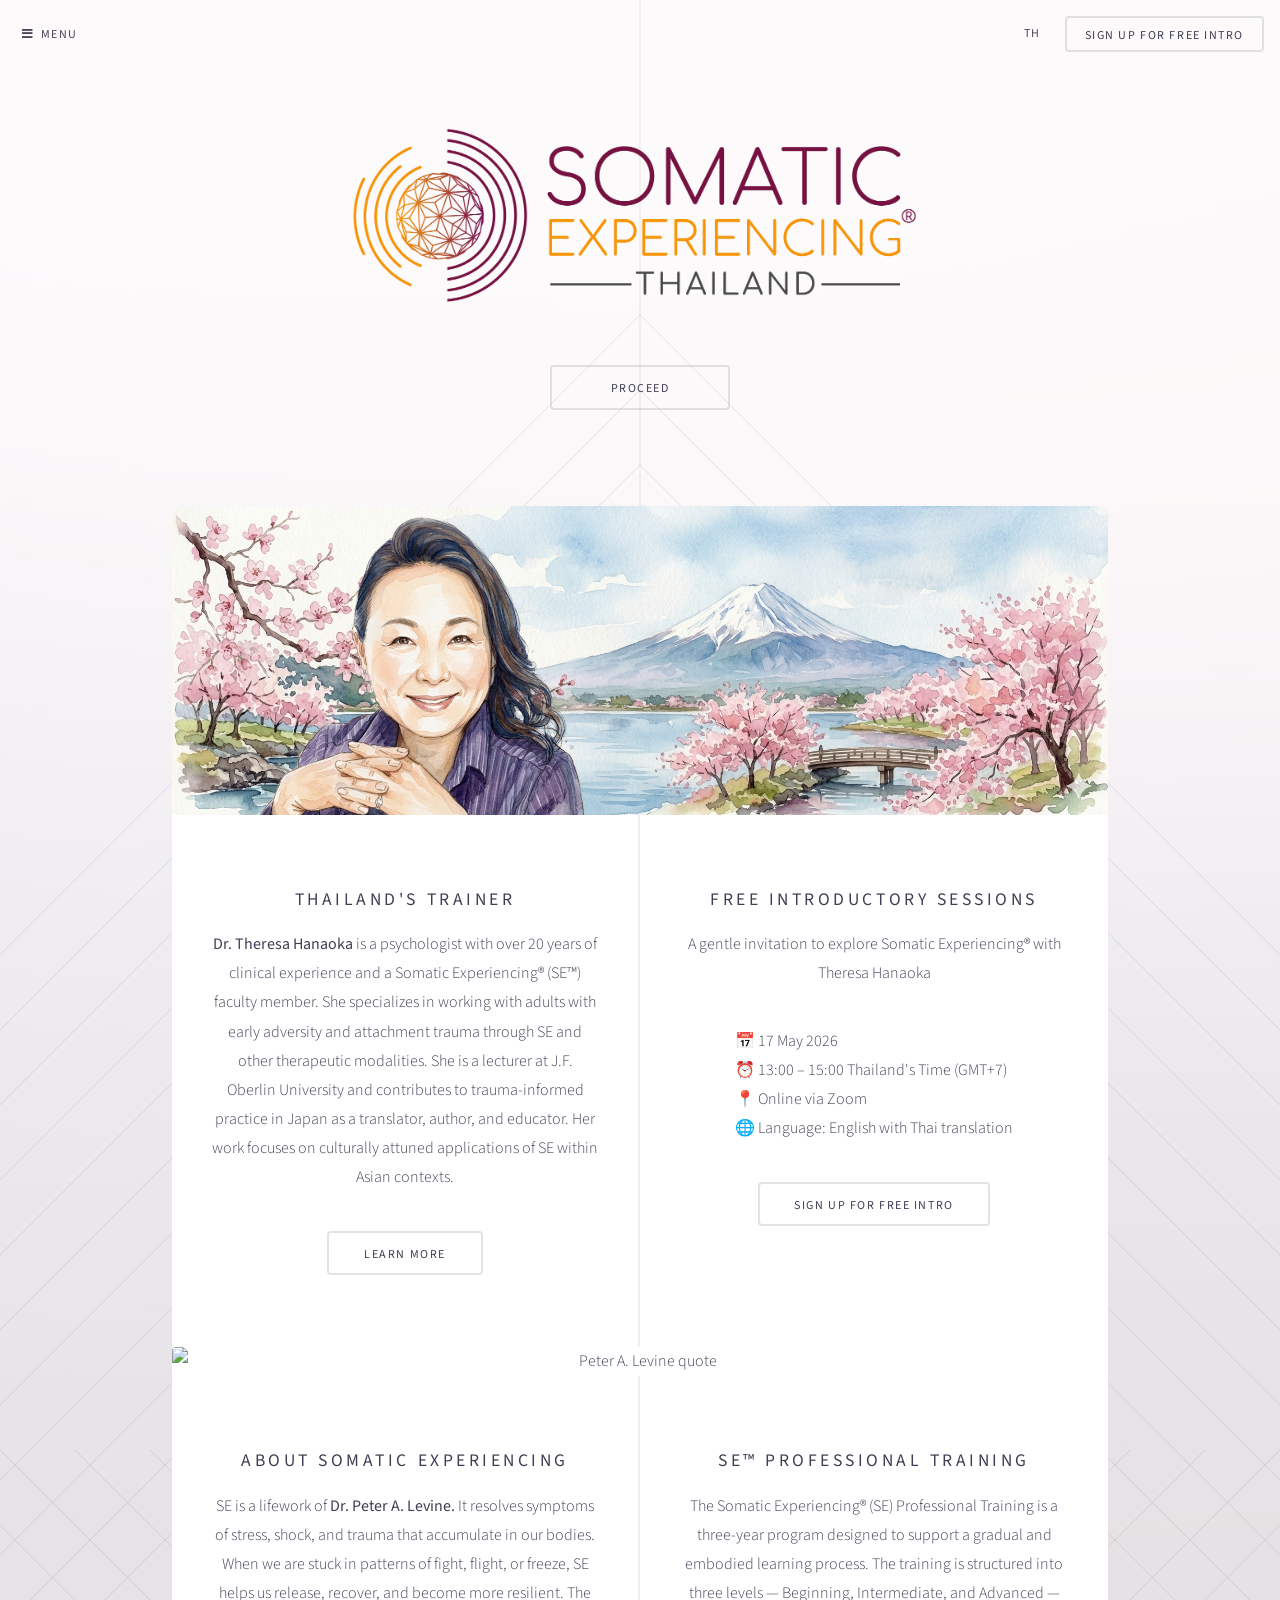
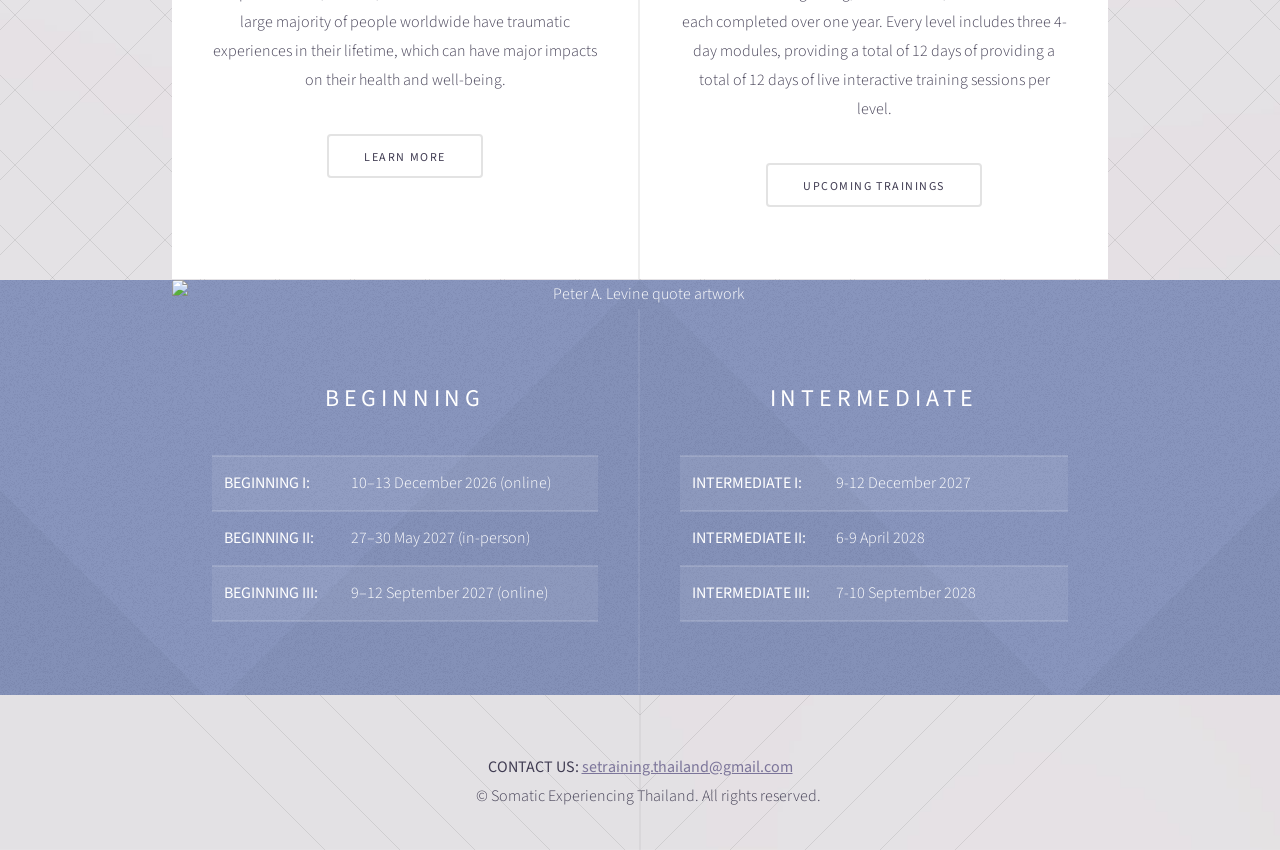
==== commit 6e19d525: "Add files via upload" ====
--- a/index.html
+++ b/index.html
@@ -1,9 +1,5 @@
 <!DOCTYPE HTML>
-<!--
-	Hologram by Pixelarity
-	pixelarity.com | hello@pixelarity.com
-	License: pixelarity.com/license
--->
+
 <html lang="en">
 	<head>
 		<title>Somatic Experiencing Thailand</title>
@@ -17,20 +13,21 @@
 			<header id="header">
 				<a href="#menu">Menu</a>
 				<a href="index-th.html">TH</a>
-				<a href="#" class="button">Sign Up</a>
+				<a href="https://forms.gle/J5Rf4uc7tEGsyRwZ9" target="_blank" class="button">Sign Up for Free Intro</a>
 			</header>
 
 		<!-- Nav -->
 			<nav id="menu">
 				<ul class="links">
 					<li><a href="#banner">Home</a></li>
-					<li><a href="#one">About</a></li>
-					<li><a href="#two">Training</a></li>
-					<li><a href="#three">Contact</a></li>
+					<li><a href="#one">Our Trainer</a></li>
+					<li><a href="#two">About SE</li>
+					<li><a href="#three">Trainings</a></li>
+					<li><a href="#footer">Contact</a></li>
 				</ul>
 				<ul class="actions stacked">
-					<li><a href="#" class="button primary fit">Log In</a></li>
-					<li><a href="#" class="button fit">Sign Up</a></li>
+					<!-- <li><a href="#" class="button primary fit">Log In</a></li> -->
+					<!-- <li><a href="#" class="button fit">Sign Up</a></li> -->
 				</ul>
 			</nav>
 
@@ -45,13 +42,12 @@
 					<li><a href="#one" class="button scrolly">Proceed</a></li>
 				</ul>
 			</section>
-
-		<!-- One -->
+<!-- One -->
 <section id="one" class="wrapper style1 special">
   <div class="inner" style="padding-top: 0;">
 
 <span class="image fit about-se-image" style="margin-bottom: 0;">
-  <img src="images/About_BG2.png" alt="Peter A. Levine quote artwork" style="display:block;">
+  <img src="images/About_Theresa.png" alt="Theresa Hanaoka image" style="display:block;">
 </span>
 
 
@@ -64,8 +60,55 @@
 				</span>	-->		  
 				  <section class="split">
 					  <article>
+						  <h4>THAILAND'S TRAINER</h4>
+						  <p><span data-contrast="auto"><strong>Dr. Theresa Hanaoka</strong> is a psychologist with over 20 years of clinical experience and a Somatic Experiencing® (SE™) faculty member. She specializes in working with adults with early adversity and attachment trauma through SE and other therapeutic modalities.
+She is a lecturer at J.F. Oberlin University and contributes to trauma-informed practice in Japan as a translator, author, and educator.
+Her work focuses on culturally attuned applications of SE within Asian contexts.
+
+</span></p>
+						  <ul class="actions special">
+							  <li><a href="https://traumahealing.org/member/theresa-hanaoka/" target="_blank" class="button">Learn More</a></li>
+						  </ul>
+					  </article>
+					  <article>
+						  <h4>FREE INTRODUCTORY SESSIONS</h4>
+						  <p>A gentle invitation to explore Somatic Experiencing® with Theresa Hanaoka<br>
+<div style="display: inline-block; text-align: left;">							  
+📅 17 May 2026<br>
+⏰ 13:00 – 15:00 Thailand's Time (GMT+7)<br>
+📍 Online via Zoom<br>
+🌐 Language: English with Thai translation
+</div>
+</p>
+						  <ul class="actions special">
+							  <li><a href="https://forms.gle/J5Rf4uc7tEGsyRwZ9" target="_blank" class="button">Sign Up for Free Intro</a></li>
+						  </ul>
+					  </article>
+				  </section>
+				</div>
+			</section>
+
+		
+		<!-- Two -->
+<section id="two" class="wrapper style1 special">
+  <div class="inner" style="padding-top: 0;">
+
+<span class="image fit about-se-image" style="margin-bottom: 0;">
+  <img src="images/About_BG2.png" alt="Peter A. Levine quote" style="display:block;">
+</span>
+
+
+      <!--<h2>About Somatic Experiencing</h2>-->	
+						<!--<h2>SOMATIC EXPERIENCING</h2>
+						<p>A BODY-ORIENTED APPROACH TO TRAUMA HEALING</p>-->	
+			
+				<!--<span class="image fit section-one-image">
+				  <img src="images/About_BG.jpg" alt="Peter A. Levine, PhD">
+				</span>	-->		  
+				  <section class="split">
+					  <article>
 						  <h4>ABOUT SOMATIC EXPERIENCING</h4>
-						  <p><span data-contrast="auto">SE resolves symptoms of stress, shock, and trauma that accumulate in our bodies. When we are stuck in patterns of fight, flight, or freeze, SE helps us release, recover, and become more resilient. The large majority of people worldwide have traumatic experiences in their lifetime, which can have major impacts on their health and well-being.</span></p>
+						  <p><span data-contrast="auto">SE is a lifework of <strong>Dr. Peter A. Levine.</strong> It resolves symptoms of stress, shock, and trauma that accumulate in our bodies. When we are stuck in patterns of fight, flight, or freeze, SE helps us release, recover, and become more resilient. The large majority of people worldwide have traumatic experiences in their lifetime, which can have major impacts on their health and well-being.</span></p>
 						  <ul class="actions special">
 							  <li><a href="https://traumahealing.org/se-101/" target="_blank" class="button">Learn More</a></li>
 						  </ul>
@@ -75,15 +118,18 @@
 						  <p>The Somatic Experiencing® (SE) Professional Training is a three-year program designed to support a gradual and embodied learning process. The training is structured into three levels — Beginning, Intermediate, and Advanced — each completed over one year.
 Every level includes three 4-day modules, providing a total of 12 days of providing a total of 12 days of live interactive training sessions per level.</p>
 						  <ul class="actions special">
-							  <li><a href="#two" class="button">Upcoming Trainings</a></li>
+							  <li><a href="#three" class="button">Upcoming Trainings</a></li>
 						  </ul>
 					  </article>
 				  </section>
 				</div>
 			</section>
-
-		<!-- Two -->
-			<section id="two" class="wrapper style4 special">
+		
+
+		
+
+		<!-- Three -->
+			<section id="three" class="wrapper style4 special">
 			 <div class="inner" style="padding-top: 0;">
 	<span class="image fit about-se-image" style="margin-bottom: 0;">
   <img src="images/TrainingDates.png" alt="Peter A. Levine quote artwork" style="display:block;">
@@ -114,9 +160,9 @@
         </tbody>
     </table>
 </p>
-	
+<!--
       <p><a href="#" class="button">Learn More</a></p>
-
+-->
 						</section>
 						<section>
 							 <h3><strong>INTERMEDIATE</strong></h3>
@@ -138,16 +184,19 @@
         </tbody>
     </table>
 </p>			
-				    <p><a href="#" class="button">Learn More</a></p>
+<!--
+      <p><a href="#" class="button">Learn More</a></p>
+-->
 						</section>
 					</section>
 				</div>
 			</section>
 
 
+
 		<!-- Footer -->
 			<footer id="footer"><br>
-<center>
+<center> <!--
 				<ul class="alt-icons">
 					
 					<li><a href="#" class="icon brands fa-twitter"><span class="label">Twitter</span></a></li>
@@ -155,17 +204,25 @@
 					<li><a href="#" class="icon brands fa-linkedin-in"><span class="label">LinkedIn</span></a></li>
 					<li><a href="#" class="icon brands fa-github"><span class="label">GitHub</span></a></li>
 					<li><a href="#" class="icon solid fa-phone"><span class="label">Phone</span></a></li>
-					<li><a href="#" class="icon solid fa-envelope"><span class="label">Email</span></a></li>
-					
-				</ul>
+				
+					<li><a href="mailto:setraining.thailand@gmail.com" class="icon solid fa-envelope"><span class="label">Email</span></a></li>
+				
+				</ul><br>
+-->	
+<br/><strong>CONTACT US: <a href="mailto:setraining.thailand@gmail.com">setraining.thailand@gmail.com</a> </strong><br/>
+
 				<ul class="menu">
+<!--
 					<li><a href="#">Terms of Use</a></li>
 					<li><a href="#">Privacy Policy</a></li>
-					<li><a href="#">Contact Us</a></li>
-				</ul>
+
+					<li><a href="mailto:setraining.thailand@gmail.com">Contact Us</a></li>
+				</ul> 
+-->
 				<p class="copyright">
-					&copy; Untitled Corp. All rights reserved. Lorem ipsum dolor sit amet nullam.
+					&copy; Somatic Experiencing Thailand. All rights reserved.
 				</p>
+
 	</center>
 			</footer>
 
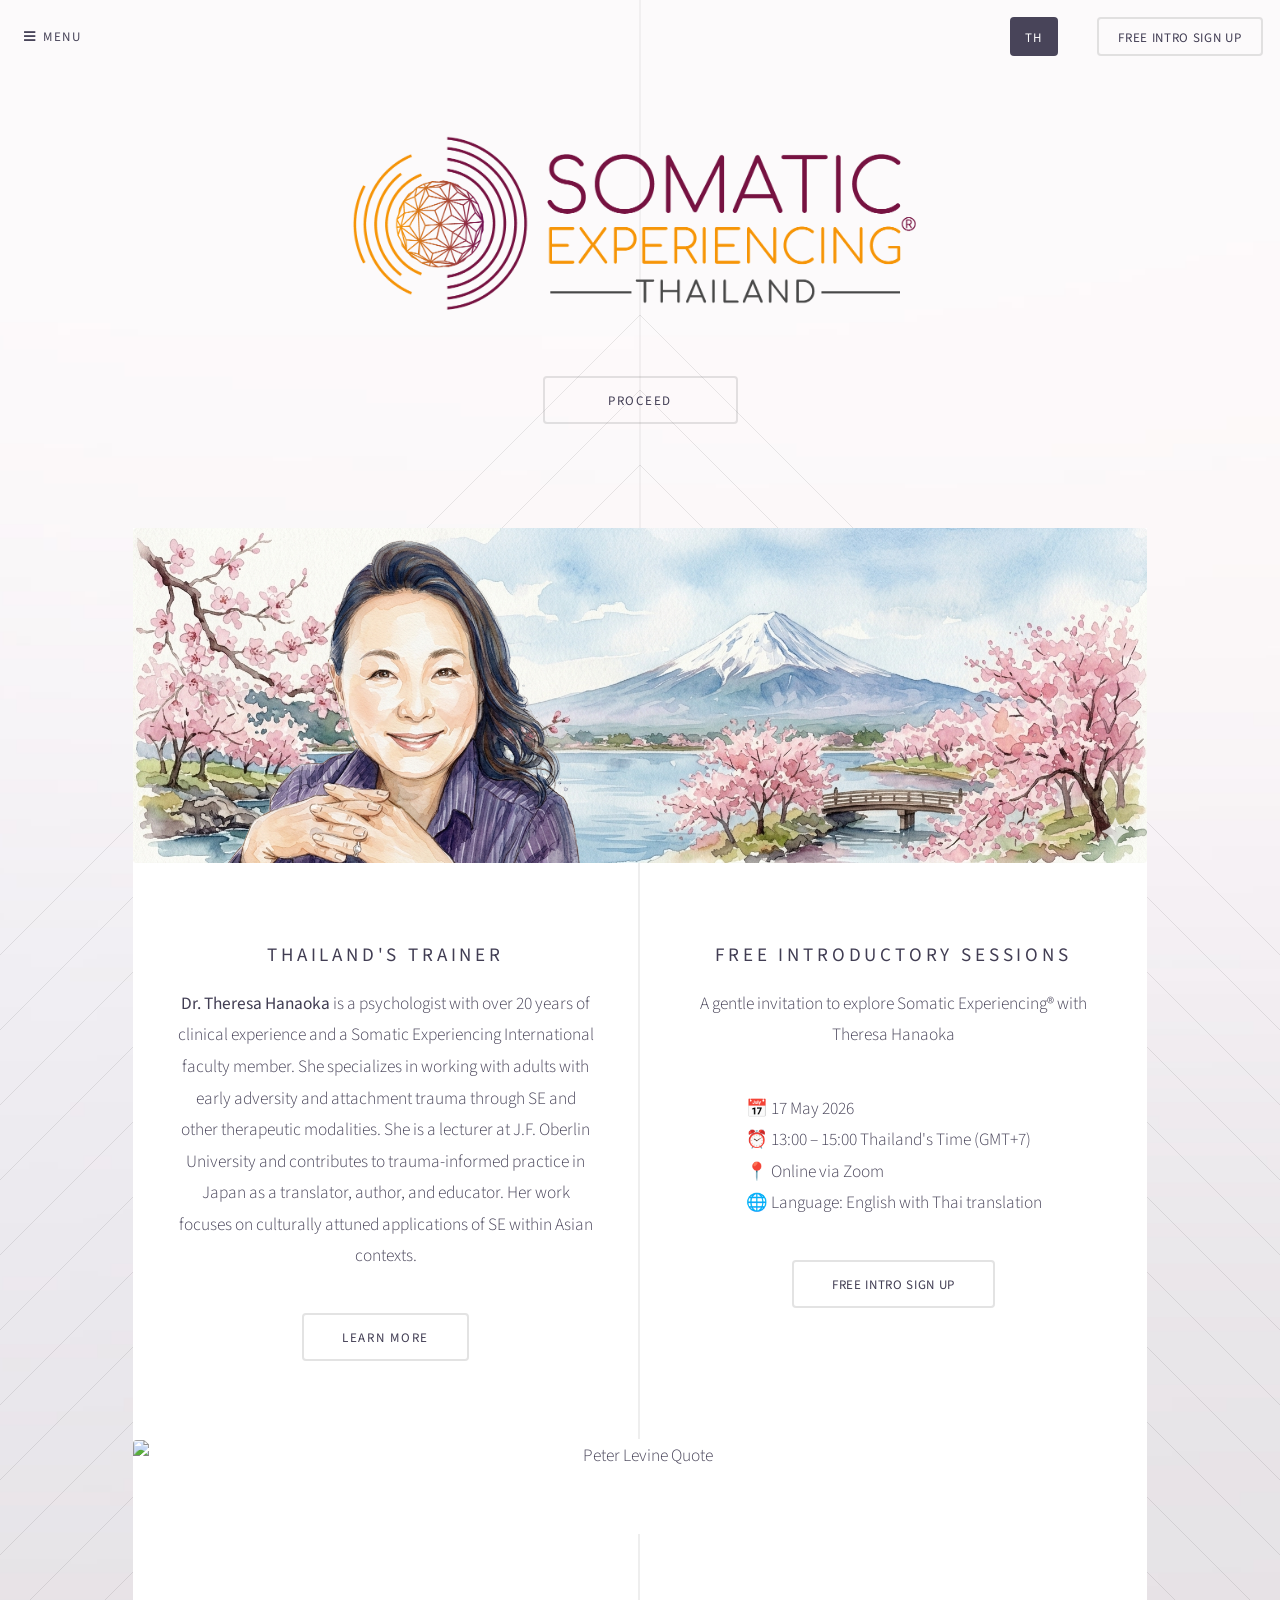
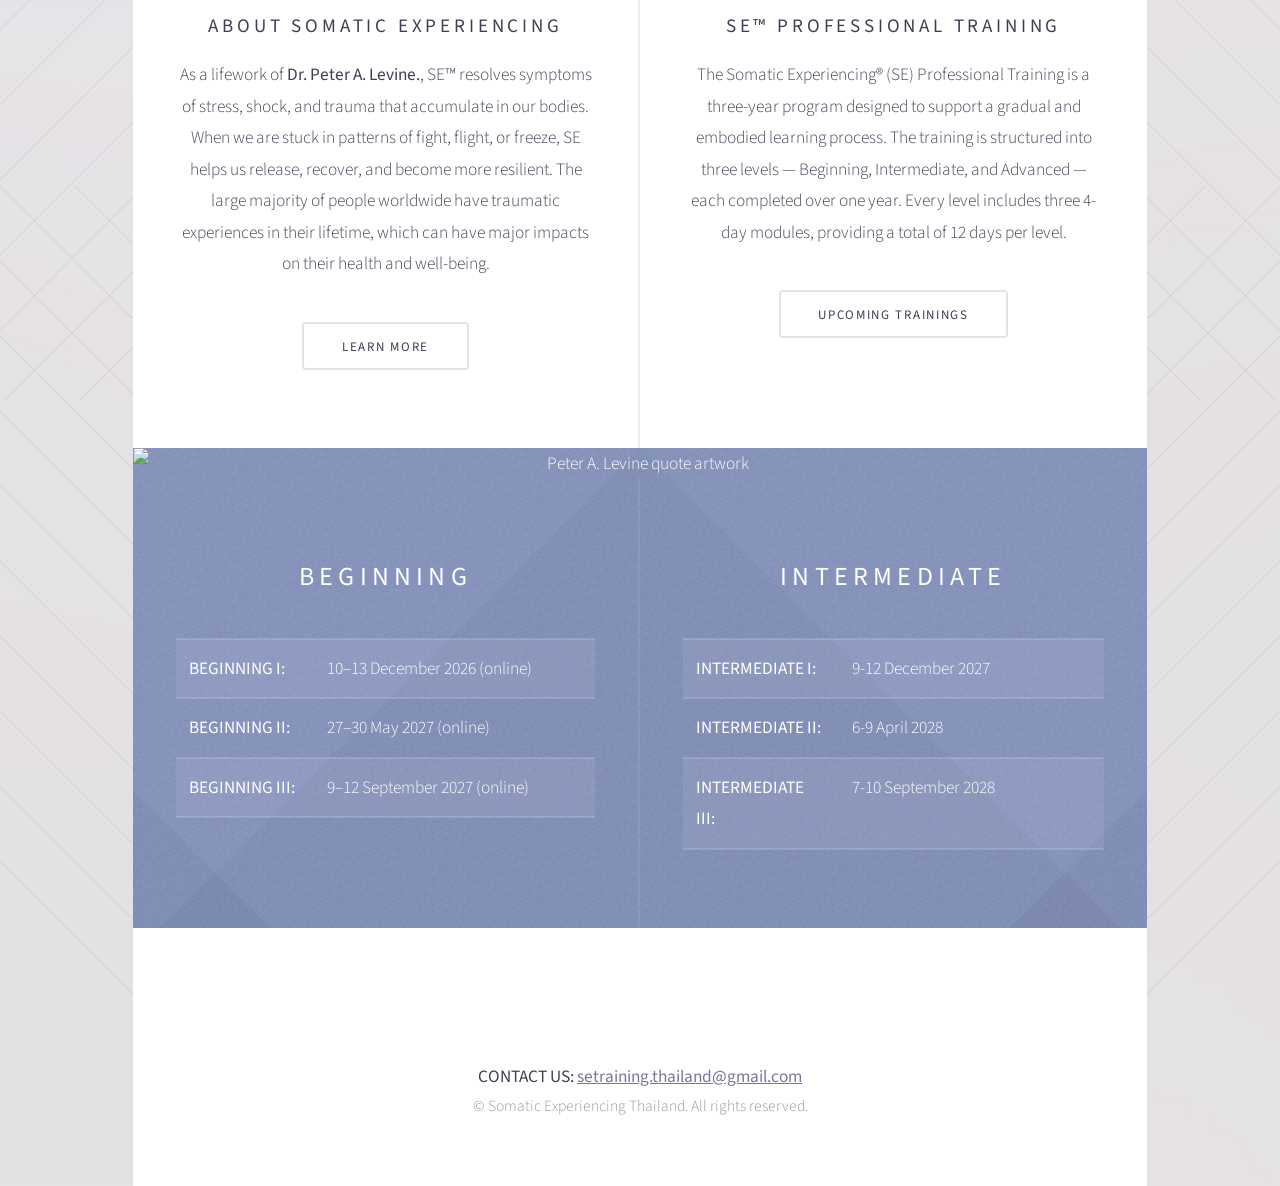
==== commit 67091ef9: "Add files via upload" ====
--- a/index.html
+++ b/index.html
@@ -7,30 +7,32 @@
 		<meta name="viewport" content="width=device-width, initial-scale=1, user-scalable=no" />
 		<link rel="stylesheet" href="assets/css/main.css" />
 	</head>
-	<body class="landing is-preload">
+	<!-- Language Switch Code: added 'lang-en' on multiple entries -  Begins -->
+	<body class="landing is-preload lang-en">
 
 		<!-- Header -->
-			<header id="header">
-				<a href="#menu">Menu</a>
-				<a href="index-th.html">TH</a>
-				<a href="https://forms.gle/J5Rf4uc7tEGsyRwZ9" target="_blank" class="button">Sign Up for Free Intro</a>
+				<header id="header">
+				<a href="#menu"><span class="lang-en">Menu</span><span class="lang-th">เมนู</span></a>
+				<a href="#" onclick="toggleLanguage(); return false;" class="button primary" style="padding: 0 1em; margin-left: auto; margin-right: 1em;">
+					<span class="lang-en">TH</span><span class="lang-th">EN</span>
+				</a>
+				<a href="https://forms.gle/J5Rf4uc7tEGsyRwZ9" target="_blank" class="button">
+					<span class="lang-en" style="letter-spacing: 0.05em;">Free Intro SIGN UP</span><span class="lang-th">ลงทะเบียนคลาสเบื้องต้นฟรี</span>
+				</a>
 			</header>
 
-		<!-- Nav -->
-			<nav id="menu">
+		<nav id="menu">
 				<ul class="links">
-					<li><a href="#banner">Home</a></li>
-					<li><a href="#one">Our Trainer</a></li>
-					<li><a href="#two">About SE</li>
-					<li><a href="#three">Trainings</a></li>
-					<li><a href="#footer">Contact</a></li>
+					<li><a href="#banner"><span class="lang-en">Home</span><span class="lang-th">หน้าแรก</span></a></li>
+					<li><a href="#one"><span class="lang-en">Our Trainer</span><span class="lang-th">วิทยากร</span></a></li>
+					<li><a href="#two"><span class="lang-en">About SE</span><span class="lang-th">เกี่ยวกับ SE</span></a></li>
+					<li><a href="#three"><span class="lang-en">Trainings</span><span class="lang-th">ตารางอบรม</span></a></li>
+					<li><a href="#footer"><span class="lang-en">Contact</span><span class="lang-th">ติดต่อเรา</span></a></li>
 				</ul>
 				<ul class="actions stacked">
-					<!-- <li><a href="#" class="button primary fit">Log In</a></li> -->
-					<!-- <li><a href="#" class="button fit">Sign Up</a></li> -->
-				</ul>
+					</ul>
 			</nav>
-
+		<!-- Language Switch Code: added lang-en Ends -->
 		<!-- Banner -->
 			<section id="banner">
 				<header class="major">
@@ -39,7 +41,7 @@
 					  </span>
 				</header>
 				<ul class="actions special">
-					<li><a href="#one" class="button scrolly">Proceed</a></li>
+					<li><a href="#one" class="button scrolly"><span class="lang-en">Proceed</span><span class="lang-th">เข้าสู่เว็บไซต์</span></a></li>
 				</ul>
 			</section>
 <!-- One -->
@@ -58,30 +60,30 @@
 				<!--<span class="image fit section-one-image">
 				  <img src="images/About_BG.jpg" alt="Peter A. Levine, PhD">
 				</span>	-->		  
-				  <section class="split">
-					  <article>
-						  <h4>THAILAND'S TRAINER</h4>
-						  <p><span data-contrast="auto"><strong>Dr. Theresa Hanaoka</strong> is a psychologist with over 20 years of clinical experience and a Somatic Experiencing® (SE™) faculty member. She specializes in working with adults with early adversity and attachment trauma through SE and other therapeutic modalities.
-She is a lecturer at J.F. Oberlin University and contributes to trauma-informed practice in Japan as a translator, author, and educator.
-Her work focuses on culturally attuned applications of SE within Asian contexts.
-
-</span></p>
-						  <ul class="actions special">
-							  <li><a href="https://traumahealing.org/member/theresa-hanaoka/" target="_blank" class="button">Learn More</a></li>
-						  </ul>
-					  </article>
-					  <article>
-						  <h4>FREE INTRODUCTORY SESSIONS</h4>
-						  <p>A gentle invitation to explore Somatic Experiencing® with Theresa Hanaoka<br>
-<div style="display: inline-block; text-align: left;">							  
-📅 17 May 2026<br>
-⏰ 13:00 – 15:00 Thailand's Time (GMT+7)<br>
-📍 Online via Zoom<br>
-🌐 Language: English with Thai translation
-</div>
-</p>
-						  <ul class="actions special">
-							  <li><a href="https://forms.gle/J5Rf4uc7tEGsyRwZ9" target="_blank" class="button">Sign Up for Free Intro</a></li>
+<section class="split">
+					  <article>
+						  <h4><span class="lang-en">THAILAND'S TRAINER</span><span class="lang-th">วิทยากรหลักในไทย</span></h4>
+						  <p><span data-contrast="auto">
+						  	<span class="lang-en"><strong>Dr. Theresa Hanaoka</strong> is a psychologist with over 20 years of clinical experience and a Somatic Experiencing International faculty member. She specializes in working with adults with early adversity and attachment trauma through SE and other therapeutic modalities. She is a lecturer at J.F. Oberlin University and contributes to trauma-informed practice in Japan as a translator, author, and educator. Her work focuses on culturally attuned applications of SE within Asian contexts.</span>
+						  	<span class="lang-th"><strong>ดร. เทเรซา ฮานาโอกะ</strong> เป็นนักจิตวิทยาผู้มีประสบการณ์ทางคลินิกกว่า 20 ปี และเป็นอาจารย์ขององค์กร Somatic Experiencing International เทราซาเชี่ยวชาญในการใช้ SE และการบำบัดแขนงอื่นๆ ในการเยียวยาผู้ใหญ่ที่เคยเผชิญกับความทุกข์ยากในวัยเด็กและมีบาดแผลทางใจจากความผูกพัน ปัจจุบันเทเรซาเป็นอาจารย์ที่ J.F. Oberlin University และมีบทบาทสำคัญในการส่งเสริมแนวทาง trauma-informed ในประเทศญี่ปุ่น ทั้งในฐานะนักแปล นักเขียน และนักการศึกษา งานของเธอเน้นการประยุกต์ใช้ SE ให้สอดคล้องกับบริบททางวัฒนธรรมของชาวเอเชีย</span>
+						  </span></p>
+						  <ul class="actions special">
+							  <li><a href="https://traumahealing.org/member/theresa-hanaoka/" target="_blank" class="button"><span class="lang-en">Learn More</span><span class="lang-th">อ่านเพิ่มเติม</span></a></li>
+						  </ul>
+					  </article>
+					  <article>
+						  <h4><span class="lang-en">FREE INTRODUCTORY SESSIONS</span><span class="lang-th">คลาสเบื้องต้นไม่มีค่าใช้จ่าย</span></h4>
+						  <p>
+						  	<span class="lang-en">A gentle invitation to explore Somatic Experiencing® with Theresa Hanaoka</span>
+						  	<span class="lang-th">ขอเชิญร่วมสำรวจและทำความรู้จัก Somatic Experiencing® <br>กับเทเรซา ฮานาโอกะ</span>
+						  	<br>
+							<div style="display: inline-block; text-align: left;">							  
+								<span class="lang-en">📅 17 May 2026<br>⏰ 13:00 – 15:00 Thailand's Time (GMT+7)<br>📍 Online via Zoom<br>🌐 Language: English with Thai translation</span>
+								<span class="lang-th">📅 17 พ.ค. 2026<br>⏰ 13:00 – 15:00 น. (เวลาไทย)<br>📍 ออนไลน์ผ่าน Zoom<br>🌐 ภาษาอังกฤษ พร้อมล่ามแปลไทย</span>
+							</div>
+						  </p>
+						  <ul class="actions special">
+							  <li><a href="https://forms.gle/J5Rf4uc7tEGsyRwZ9" target="_blank" class="button"><span class="lang-en" style="letter-spacing: 0.05em;">Free Intro SIGN UP</span><span class="lang-th">ลงทะเบียนคลาสเบื้องต้นฟรี</span></a></li>
 						  </ul>
 					  </article>
 				  </section>
@@ -94,7 +96,8 @@
   <div class="inner" style="padding-top: 0;">
 
 <span class="image fit about-se-image" style="margin-bottom: 0;">
-  <img src="images/About_BG2.png" alt="Peter A. Levine quote" style="display:block;">
+	<img src="images/About_BG2.png" alt="Peter Levine Quote" style="display:block;" class="lang-en" /><br>
+	<img src="images/About_BG2_th.png" alt="คำคมปีเตอร์ เลวีน" style="display:block;" class="lang-th" /><br>
 </span>
 
 
@@ -105,25 +108,28 @@
 				<!--<span class="image fit section-one-image">
 				  <img src="images/About_BG.jpg" alt="Peter A. Levine, PhD">
 				</span>	-->		  
-				  <section class="split">
-					  <article>
-						  <h4>ABOUT SOMATIC EXPERIENCING</h4>
-						  <p><span data-contrast="auto">SE is a lifework of <strong>Dr. Peter A. Levine.</strong> It resolves symptoms of stress, shock, and trauma that accumulate in our bodies. When we are stuck in patterns of fight, flight, or freeze, SE helps us release, recover, and become more resilient. The large majority of people worldwide have traumatic experiences in their lifetime, which can have major impacts on their health and well-being.</span></p>
-						  <ul class="actions special">
-							  <li><a href="https://traumahealing.org/se-101/" target="_blank" class="button">Learn More</a></li>
-						  </ul>
-					  </article>
-					  <article>
-						  <h4>SE™ Professional Training</h4>
-						  <p>The Somatic Experiencing® (SE) Professional Training is a three-year program designed to support a gradual and embodied learning process. The training is structured into three levels — Beginning, Intermediate, and Advanced — each completed over one year.
-Every level includes three 4-day modules, providing a total of 12 days of providing a total of 12 days of live interactive training sessions per level.</p>
-						  <ul class="actions special">
-							  <li><a href="#three" class="button">Upcoming Trainings</a></li>
+				<section class="split">
+					  <article>
+						  <h4><span class="lang-en">ABOUT SOMATIC EXPERIENCING</span><span class="lang-th">เกี่ยวกับ SOMATIC EXPERIENCING</span></h4>
+						  <p><span data-contrast="auto">
+						  	<span class="lang-en">As a lifework of <strong>Dr. Peter A. Levine.</strong>, SE™ resolves symptoms of stress, shock, and trauma that accumulate in our bodies. When we are stuck in patterns of fight, flight, or freeze, SE helps us release, recover, and become more resilient. The large majority of people worldwide have traumatic experiences in their lifetime, which can have major impacts on their health and well-being.</span>
+						  	<span class="lang-th"> SE™ คือผลงานทั้งชีวิตของ <strong>ดร. ปีเตอร์ เอ. เลวีน</strong> เป็นศาสตร์ที่ช่วยให้ความเครียด บาดแผลทางใจ (trauma) และภาวะช็อกที่สะสมอยู่ในกายได้คลายคืน เมื่อเราติดล็อกเวียนวนอยู่กับการสู้ หนี หรือชะงักงัน (fight, flight, freeze) SE จะเอื้อให้ระบบประสาทของเราได้เกิดการปลดปล่อย ฟื้นคืนสู่สภาพปกติและกลับมายืดหยุ่นได้อีกครั้ง มีผู้คนจำนวนมากบนโลกที่เคยประสบกับเหตุการณ์ที่สะเทือนใจอย่างรุนแรง ซึ่งอาจส่งผลกระทบอย่างมากต่อสุขภาวะของพวกเขา</span>
+						  </span></p>
+						  <ul class="actions special">
+							  <li><a href="https://traumahealing.org/se-101/" target="_blank" class="button"><span class="lang-en">Learn More</span><span class="lang-th">อ่านเพิ่มเติม</span></a></li>
+						  </ul>
+					  </article>
+					  <article>
+						  <h4><span class="lang-en">SE™ Professional Training</span><span class="lang-th">หลักสูตรอบรมเชิงปฏิบัติการ SE™</span></h4>
+						  <p>
+						  	<span class="lang-en">The Somatic Experiencing® (SE) Professional Training is a three-year program designed to support a gradual and embodied learning process. The training is structured into three levels — Beginning, Intermediate, and Advanced — each completed over one year. Every level includes three 4-day modules, providing a total of 12 days per level.</span>
+						  	<span class="lang-th">หลักสูตรฝึกอบรมเชิงปฏิบัติการ Somatic Experiencing® (SE) เป็นโปรแกรมระยะเวลา 3 ปี ที่ออกแบบให้ผู้เข้าร่วมได้เกิดการเรียนรู้อย่างค่อยเป็นค่อยไป และอาศัยการตระหนักรู้ในร่างกาย การอบรมแบ่งออกเป็น 3 ระดับ ได้แก่ ระดับต้น (Beginning) ระดับกลาง (Intermediate) และระดับสูง (Advanced) ใช้เวลาเรียนระดับละ 1 ปี แต่ละระดับประกอบด้วย 3 โมดูล โมดูลละ 4 วัน รวมเวลาเรียน 12 วันต่อระดับ</span>
+						  </p>
+						  <ul class="actions special">
+							  <li><a href="#three" class="button"><span class="lang-en">Upcoming Trainings</span><span class="lang-th">ตารางอบรม</span></a></li>
 						  </ul>
 					  </article>
 				  </section>
-				</div>
-			</section>
 		
 
 		
@@ -141,52 +147,46 @@
 					</header>-->
 					<section class="split">
 						<section>
-						  <h3><strong>BEGINNING</strong></h3>
-<p>
-      <table width="100%" border="0" cellspacing="0" cellpadding="0">
-        <tbody>
-          <tr>
-            <td width="33%" align="left"><span><strong>BEGINNING I:</strong></span></td>
-            <td width="67%" align="left"><span>10–13 December</span> 2026 (online)</td>
-          </tr>
-          <tr>
-            <td align="left"><strong>BEGINNING II:</strong></td>
-            <td align="left"><span>27–30 May</span> 2027 (in-person)</td>
-          </tr>
-          <tr>
-            <td align="left"><strong>BEGINNING III:</strong></td>
-            <td align="left"><span>9–12 September</span> 2027 (online)</td>
-          </tr>
-        </tbody>
-    </table>
-</p>
-<!--
-      <p><a href="#" class="button">Learn More</a></p>
--->
+						  <h3><strong><span class="lang-en">BEGINNING</span><span class="lang-th">ระดับต้น</span></strong></h3>
+							<p>
+							  <table width="100%" border="0" cellspacing="0" cellpadding="0">
+								<tbody>
+								  <tr>
+									<td width="33%" align="left"><span><strong><span class="lang-en">BEGINNING I:</span><span class="lang-th">ระดับต้น I:</span></strong></span></td>
+									<td width="67%" align="left"><span>10–13 <span class="lang-en">December 2026</span><span class="lang-th">ธันวาคม 2569</span></span> (<span class="lang-en">online</span><span class="lang-th">ออนไลน์</span>)</td>
+								  </tr>
+								  <tr>
+									<td align="left"><strong><span class="lang-en">BEGINNING II:</span><span class="lang-th">ระดับต้น II:</span></strong></td>
+									<td align="left"><span>27–30 <span class="lang-en">May 2027</span><span class="lang-th">พฤษภาคม 2570</span></span> (<span class="lang-en">online</span><span class="lang-th">ออนไลน์</span>)</td>
+								  </tr>
+								  <tr>
+									<td align="left"><strong><span class="lang-en">BEGINNING III:</span><span class="lang-th">ระดับต้น III:</span></strong></td>
+									<td align="left"><span>9–12 <span class="lang-en">September 2027</span><span class="lang-th">กันยายน 2570</span></span> (<span class="lang-en">online</span><span class="lang-th">ออนไลน์</span>)</td>
+								  </tr>
+								</tbody>
+							</table>
+							</p>
 						</section>
 						<section>
-							 <h3><strong>INTERMEDIATE</strong></h3>
-<p>
-      <table width="100%" border="0" cellspacing="0" cellpadding="0">
-        <tbody>
-          <tr>
-            <td width="37%" align="left"><span><strong>INTERMEDIATE I:</strong></span></td>
-            <td width="63%" align="left"><span>9-12 December</span> 2027</td>
-          </tr>
-          <tr>
-            <td align="left"><strong>INTERMEDIATE II:</strong></td>
-            <td align="left"><span>6-9 April</span> 2028</td>
-          </tr>
-          <tr>
-            <td align="left"><strong>INTERMEDIATE III:</strong></td>
-            <td align="left"><span>7-10 September</span> 2028</td>
-          </tr>
-        </tbody>
-    </table>
-</p>			
-<!--
-      <p><a href="#" class="button">Learn More</a></p>
--->
+							 <h3><strong><span class="lang-en">INTERMEDIATE</span><span class="lang-th">ระดับกลาง</span></strong></h3>
+							<p>
+							  <table width="100%" border="0" cellspacing="0" cellpadding="0">
+								<tbody>
+								  <tr>
+									<td width="37%" align="left"><span><strong><span class="lang-en">INTERMEDIATE I:</span><span class="lang-th">ระดับกลาง I:</span></strong></span></td>
+									<td width="63%" align="left"><span>9-12 <span class="lang-en">December 2027</span><span class="lang-th">ธันวาคม 2570</span></span></td>
+								  </tr>
+								  <tr>
+									<td align="left"><strong><span class="lang-en">INTERMEDIATE II:</span><span class="lang-th">ระดับกลาง II:</span></strong></td>
+									<td align="left"><span>6-9 <span class="lang-en">April 2028</span><span class="lang-th">เมษายน 2571</span></span></td>
+								  </tr>
+								  <tr>
+									<td align="left"><strong><span class="lang-en">INTERMEDIATE III:</span><span class="lang-th">ระดับกลาง III:</span></strong></td>
+									<td align="left"><span>7-10 <span class="lang-en">September 2028</span><span class="lang-th">กันยายน 2571</span></span></td>
+								  </tr>
+								</tbody>
+							</table>
+							</p>			
 						</section>
 					</section>
 				</div>
@@ -195,35 +195,13 @@
 
 
 		<!-- Footer -->
-			<footer id="footer"><br>
-<center> <!--
-				<ul class="alt-icons">
-					
-					<li><a href="#" class="icon brands fa-twitter"><span class="label">Twitter</span></a></li>
-					<li><a href="#" class="icon brands fa-facebook-f"><span class="label">Facebook</span></a></li>
-					<li><a href="#" class="icon brands fa-linkedin-in"><span class="label">LinkedIn</span></a></li>
-					<li><a href="#" class="icon brands fa-github"><span class="label">GitHub</span></a></li>
-					<li><a href="#" class="icon solid fa-phone"><span class="label">Phone</span></a></li>
-				
-					<li><a href="mailto:setraining.thailand@gmail.com" class="icon solid fa-envelope"><span class="label">Email</span></a></li>
-				
-				</ul><br>
--->	
-<br/><strong>CONTACT US: <a href="mailto:setraining.thailand@gmail.com">setraining.thailand@gmail.com</a> </strong><br/>
-
-				<ul class="menu">
-<!--
-					<li><a href="#">Terms of Use</a></li>
-					<li><a href="#">Privacy Policy</a></li>
-
-					<li><a href="mailto:setraining.thailand@gmail.com">Contact Us</a></li>
-				</ul> 
--->
-				<p class="copyright">
-					&copy; Somatic Experiencing Thailand. All rights reserved.
-				</p>
-
-	</center>
+<footer id="footer"><br>
+				<center>
+					<br/><strong><span class="lang-en">CONTACT US:</span><span class="lang-th">ติดต่อเรา:</span> <a href="mailto:setraining.thailand@gmail.com">setraining.thailand@gmail.com</a> </strong><br/>
+					<p class="copyright">
+						&copy; <span class="lang-en">Somatic Experiencing Thailand. All rights reserved.</span><span class="lang-th">สงวนลิขสิทธิ์ Somatic Experiencing Thailand</span>
+					</p>
+				</center>
 			</footer>
 
 		<!-- Scripts -->
@@ -235,5 +213,41 @@
 			<script src="assets/js/util.js"></script>
 			<script src="assets/js/main.js"></script>
 
+		<!-- Language Switch Code Begins -->
+			<script>
+				document.addEventListener('DOMContentLoaded', function() {
+					// 1. Check if user already saved a preference
+					let savedLang = localStorage.getItem('seSiteLang');
+
+					// 2. If no saved preference, detect browser language
+					if (!savedLang) {
+						const browserLang = navigator.language || navigator.userLanguage;
+						if (browserLang.toLowerCase().startsWith('th')) {
+							savedLang = 'lang-th';
+						} else {
+							savedLang = 'lang-en';
+						}
+					}
+
+					// 3. Apply the language
+					document.body.className = document.body.className.replace(/\blang-(en|th)\b/g, '');
+					document.body.classList.add(savedLang);
+				});
+
+				function toggleLanguage() {
+					const body = document.body;
+					if (body.classList.contains('lang-en')) {
+						body.classList.remove('lang-en');
+						body.classList.add('lang-th');
+						localStorage.setItem('seSiteLang', 'lang-th');
+					} else {
+						body.classList.remove('lang-th');
+						body.classList.add('lang-en');
+						localStorage.setItem('seSiteLang', 'lang-en');
+					}
+				}
+			</script>	
+		<!-- Language Switch Code Ends -->		
+				
 	</body>
 </html>
--- a/assets/css/main.css
+++ b/assets/css/main.css
@@ -142,49 +142,39 @@
 
 	body, input, select, textarea {
 		font-family: "Source Sans Pro", Arial, Helvetica, sans-serif;
-		font-size: 14.75pt;
+		font-size: 14.75pt; /* Desktop Default */
 		font-weight: 300;
 		line-height: 1.82;
 	}
 
 		@media screen and (max-width: 1680px) {
-
 			body, input, select, textarea {
-				font-size: 14.75pt;
-			}
-
+				font-size: 14pt; /* Gentle step down */
+			}
 		}
 
 		@media screen and (max-width: 1280px) {
-
 			body, input, select, textarea {
-				font-size: 12pt;
-			}
-
+				font-size: 13pt; /* Gentle step down */
+			}
 		}
 
 		@media screen and (max-width: 980px) {
-
 			body, input, select, textarea {
-				font-size: 12pt;
-			}
-
+				font-size: 12pt; /* Tablet size */
+			}
 		}
 
 		@media screen and (max-width: 736px) {
-
 			body, input, select, textarea {
-				font-size: 12pt;
-			}
-
+				font-size: 12pt; /* Mobile size */
+			}
 		}
 
 		@media screen and (max-width: 480px) {
-
 			body, input, select, textarea {
-				font-size: 12pt;
-			}
-
+				font-size: 11.5pt; /* Small mobile size */
+			}
 		}
 
 	a {
@@ -4455,18 +4445,25 @@
 
 		}
 
-html[lang="th"] body,
-html[lang="th"] input,
-html[lang="th"] select,
-html[lang="th"] textarea {
-  font-family: "Noto Sans Thai", "Source Sans Pro", Arial, Helvetica, sans-serif;
-  letter-spacing: 0.05em; /* reduces “too spaced” uppercase vibe */
+/* Clean 15% size bump targeted ONLY at Thai text wrappers */
+span.lang-th {
+    font-family: "Noto Sans Thai", "Source Sans Pro", Arial, Helvetica, sans-serif !important;
+    letter-spacing: 0em !important; 
+    font-size: 1.15em; 
 }
+
+p span.lang-th,
+article div span.lang-th,
+table span.lang-th {
+    font-size: 0.9em; 
+}
+
+
 
 /* SE Brand Override: change the teal header blocks to magenta */
 header.style2 {
   background-color: #7c1d4e;
-	
+}
 /* Footer */
 
 	#footer {
@@ -4513,3 +4510,13 @@
 
 		}
 	
+	/* Language Toggle Logic */
+	
+		body.lang-th .lang-en { 
+			display: none !important; 
+		}
+
+		body.lang-en .lang-th { 
+			display: none !important; 
+		}
+	
